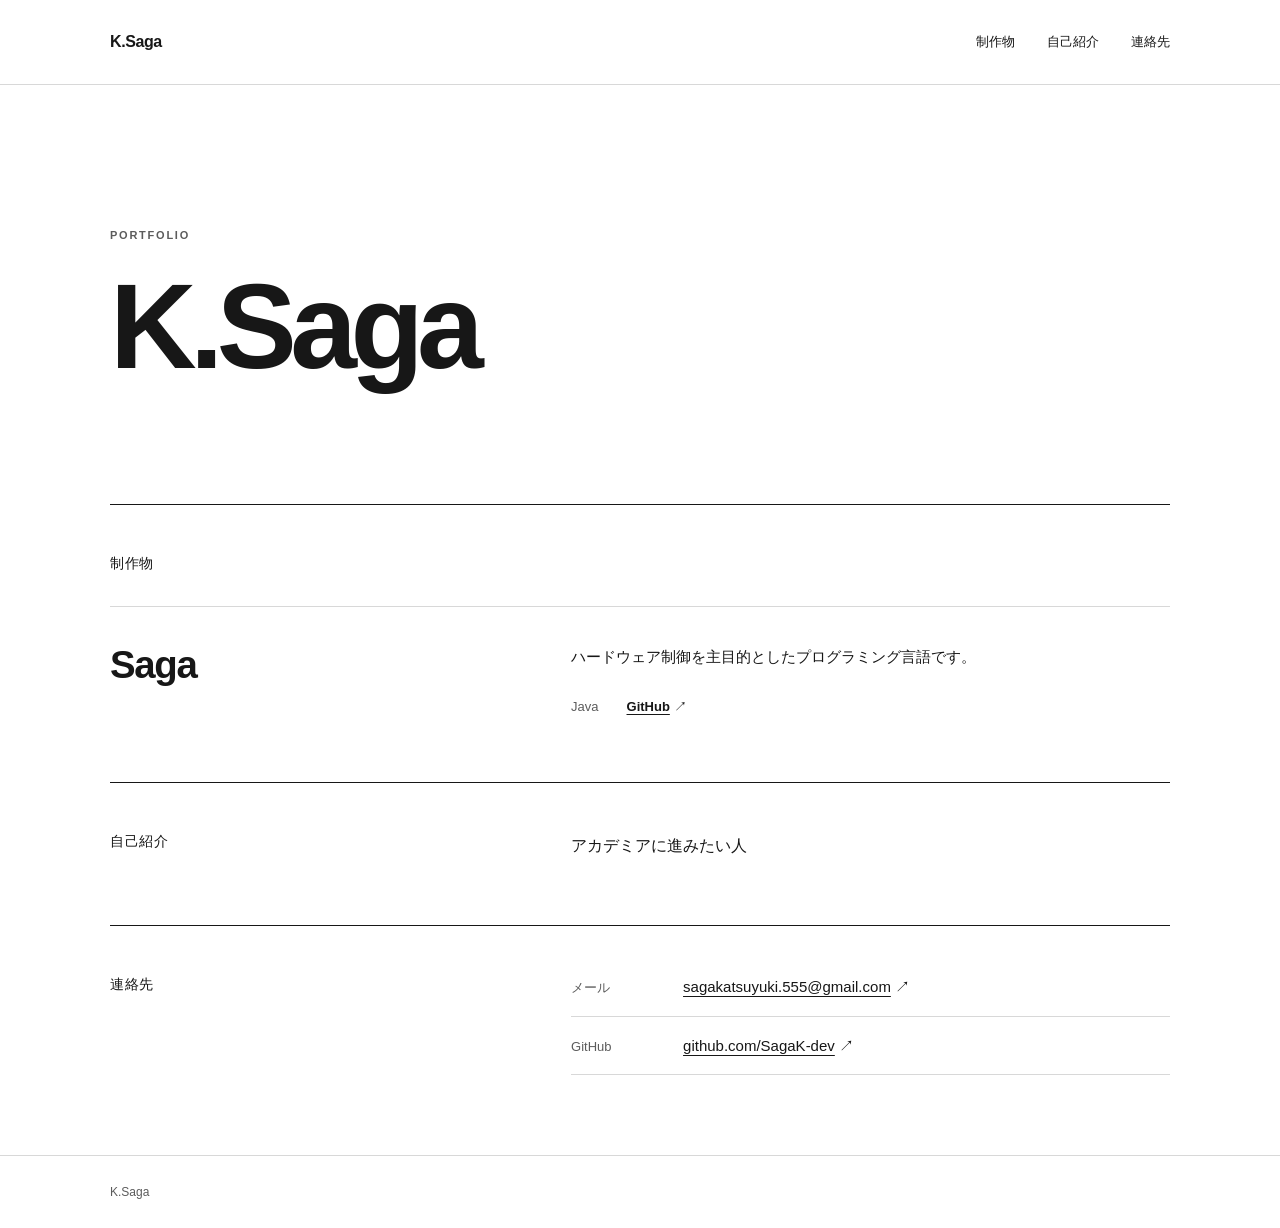
==== index.html @ 31b53293 "Build responsive portfolio site" ====
<!doctype html>
<html lang="ja">
<head>
  <meta charset="utf-8">
  <meta name="viewport" content="width=device-width, initial-scale=1">
  <meta name="description" content="制作物と自己紹介を掲載するポートフォリオです。">
  <meta name="color-scheme" content="light">
  <title>ポートフォリオ</title>
  <link rel="stylesheet" href="./style.css">
  <script src="./site-data.js" defer></script>
  <script src="./script.js" defer></script>
</head>
<body>
  <a class="skip-link" href="#main">本文へ移動</a>

  <header class="site-header">
    <div class="container header-inner">
      <a class="site-name" id="header-name" href="#top">ポートフォリオ</a>
      <nav aria-label="ページ内ナビゲーション">
        <ul class="nav-list">
          <li id="nav-projects"><a href="#projects">制作物</a></li>
          <li id="nav-about"><a href="#about">自己紹介</a></li>
          <li id="nav-contact"><a href="#contact">連絡先</a></li>
        </ul>
      </nav>
    </div>
  </header>

  <main id="main">
    <div class="container">
      <section class="hero" id="top" aria-labelledby="hero-name">
        <p class="eyebrow">PORTFOLIO</p>
        <h1 id="hero-name">ポートフォリオ</h1>
        <p class="hero-role" id="hero-role" hidden></p>
      </section>

      <noscript>
        <p class="notice">このページの内容を表示するには、JavaScript を有効にしてください。</p>
      </noscript>

      <section class="content-section" id="projects" aria-labelledby="projects-title" hidden>
        <div class="section-heading">
          <h2 id="projects-title">制作物</h2>
        </div>
        <div class="project-list" id="project-list"></div>
      </section>

      <section class="content-section split-section" id="about" aria-labelledby="about-title" hidden>
        <div class="section-heading">
          <h2 id="about-title">自己紹介</h2>
        </div>
        <div class="section-body">
          <p class="about-text" id="about-text" hidden></p>
          <ul class="skill-list" id="skill-list" aria-label="スキル" hidden></ul>
        </div>
      </section>

      <section class="content-section split-section contact-section" id="contact" aria-labelledby="contact-title" hidden>
        <div class="section-heading">
          <h2 id="contact-title">連絡先</h2>
        </div>
        <div class="section-body">
          <ul class="contact-list" id="contact-list"></ul>
        </div>
      </section>
    </div>
  </main>

  <footer class="site-footer">
    <div class="container footer-inner"><span id="footer-name">ポートフォリオ</span></div>
  </footer>
</body>
</html>
---- style.css ----
:root {
  color-scheme: light;
  --ink: #171717;
  --muted: #5c5c5c;
  --line: #d8d8d8;
  --paper: #fff;
  --width: 1060px;
  font-family: -apple-system, BlinkMacSystemFont, "Segoe UI", "Hiragino Kaku Gothic ProN", "Yu Gothic", Meiryo, sans-serif;
  font-synthesis: none;
  line-height: 1.7;
  color: var(--ink);
  background: var(--paper);
}

*, *::before, *::after { box-sizing: border-box; }
[hidden] { display: none !important; }
html { scroll-padding-top: 1.5rem; }
body { margin: 0; }
a { color: inherit; text-decoration-thickness: 1px; text-underline-offset: 0.25em; }
a:hover { color: #555; }
a:focus-visible { outline: 2px solid var(--ink); outline-offset: 5px; }
img { display: block; max-width: 100%; }
.container { width: min(var(--width), calc(100% - 64px)); margin-inline: auto; }
.skip-link { position: absolute; z-index: 5; top: 8px; left: 8px; padding: 0.5rem 0.8rem; color: white; background: #171717; transform: translateY(-150%); }
.skip-link:focus { transform: translateY(0); }

.site-header { border-bottom: 1px solid var(--line); }
.header-inner { min-height: 84px; display: flex; align-items: center; justify-content: space-between; gap: 2rem; }
.site-name { font-size: 1rem; font-weight: 700; letter-spacing: -0.025em; text-decoration: none; }
.nav-list { display: flex; align-items: center; flex-wrap: wrap; gap: 0.3rem 2rem; margin: 0; padding: 0; list-style: none; }
.nav-list a { display: inline-block; padding: 0.6rem 0; font-size: 0.8125rem; font-weight: 600; text-decoration: none; }
.nav-list a:hover { text-decoration: underline; }

.hero { padding: clamp(5.5rem, 11vw, 9rem) 0 clamp(5rem, 9vw, 7.5rem); }
.eyebrow { margin: 0 0 1.15rem; color: var(--muted); font-size: 0.6875rem; font-weight: 700; letter-spacing: 0.16em; }
.hero h1 { margin: 0; font-size: clamp(3.5rem, 9.5vw, 7.5rem); line-height: 1.05; letter-spacing: -0.055em; overflow-wrap: anywhere; }
.hero-role { margin: 1.5rem 0 0; color: var(--muted); font-size: 0.9375rem; }

.content-section { padding: 3rem 0 4rem; border-top: 1px solid var(--ink); }
.section-heading h2 { margin: 0; font-size: 0.875rem; line-height: 1.5; font-weight: 700; letter-spacing: 0.04em; }
.project-list { margin-top: 2rem; }
.project { display: grid; grid-template-columns: minmax(0, 1fr) minmax(0, 1.45fr); gap: 1.5rem 3rem; padding: 2.25rem 0; border-top: 1px solid var(--line); }
.project:last-child { padding-bottom: 0; }
.project h3 { margin: 0; font-size: clamp(1.75rem, 3vw, 2.5rem); line-height: 1.15; letter-spacing: -0.035em; overflow-wrap: anywhere; }
.project-detail { min-width: 0; }
.project-description { max-width: 38rem; margin: 0; font-size: 0.9375rem; line-height: 1.9; overflow-wrap: anywhere; white-space: pre-line; }
.project-meta { display: flex; flex-wrap: wrap; align-items: baseline; gap: 0.75rem 1.75rem; margin-top: 1.5rem; }
.technology-list { display: flex; flex-wrap: wrap; gap: 0.25rem 0.85rem; margin: 0; padding: 0; color: var(--muted); font-size: 0.8125rem; list-style: none; }
.project-links { display: flex; flex-wrap: wrap; gap: 0.6rem 1rem; margin: 0; padding: 0; font-size: 0.8125rem; font-weight: 600; list-style: none; }
.project-image { grid-column: 1 / -1; margin: 0; padding-top: 0.5rem; }
.project-image img { width: 100%; max-height: 640px; object-fit: contain; object-position: left center; }

.split-section { display: grid; grid-template-columns: minmax(0, 1fr) minmax(0, 1.45fr); gap: 1.5rem 3rem; }
.section-body { min-width: 0; }
.about-text { margin: 0; font-size: 1rem; line-height: 1.9; white-space: pre-line; overflow-wrap: anywhere; }
.skill-list { display: flex; flex-wrap: wrap; gap: 0.3rem 1rem; margin: 1.5rem 0 0; padding: 0; color: var(--muted); font-size: 0.8125rem; list-style: none; }
.about-text[hidden] + .skill-list { margin-top: 0; }
.contact-section { padding-bottom: 5rem; }
.contact-list { margin: 0; padding: 0; list-style: none; }
.contact-list li { display: grid; grid-template-columns: 6rem minmax(0, 1fr); align-items: baseline; gap: 1rem; padding: 1rem 0; border-bottom: 1px solid var(--line); }
.contact-list li:first-child { padding-top: 0; }
.contact-label { color: var(--muted); font-size: 0.8125rem; }
.contact-list a { font-size: 0.9375rem; overflow-wrap: anywhere; }
.link-arrow { display: inline-block; margin-left: 0.3em; text-decoration: none; }

.site-footer { border-top: 1px solid var(--line); }
.footer-inner { padding: 1.6rem 0; color: var(--muted); font-size: 0.75rem; }
.notice { padding: 1rem; border: 1px solid var(--line); }

@media (max-width: 640px) {
  .container { width: calc(100% - 40px); }
  .header-inner { min-height: 76px; flex-wrap: wrap; gap: 0 1rem; padding: 1.1rem 0; }
  .nav-list { gap: 0 1rem; }
  .nav-list a { font-size: 0.75rem; }
  .hero { padding: 5rem 0 5.25rem; }
  .content-section { padding: 2.5rem 0 3.5rem; }
  .project-list { margin-top: 1.5rem; }
  .project { grid-template-columns: minmax(0, 1fr); gap: 1.1rem; padding: 1.75rem 0; }
  .project h3 { font-size: 1.875rem; }
  .project-meta { margin-top: 1.1rem; }
  .split-section { grid-template-columns: minmax(0, 1fr); gap: 1.5rem; }
  .contact-list li { grid-template-columns: 4.5rem minmax(0, 1fr); gap: 0.75rem; }
}

@media (max-width: 350px) {
  .header-inner { align-items: flex-start; flex-direction: column; gap: 0.4rem; }
  .hero h1 { font-size: 3.1rem; }
}
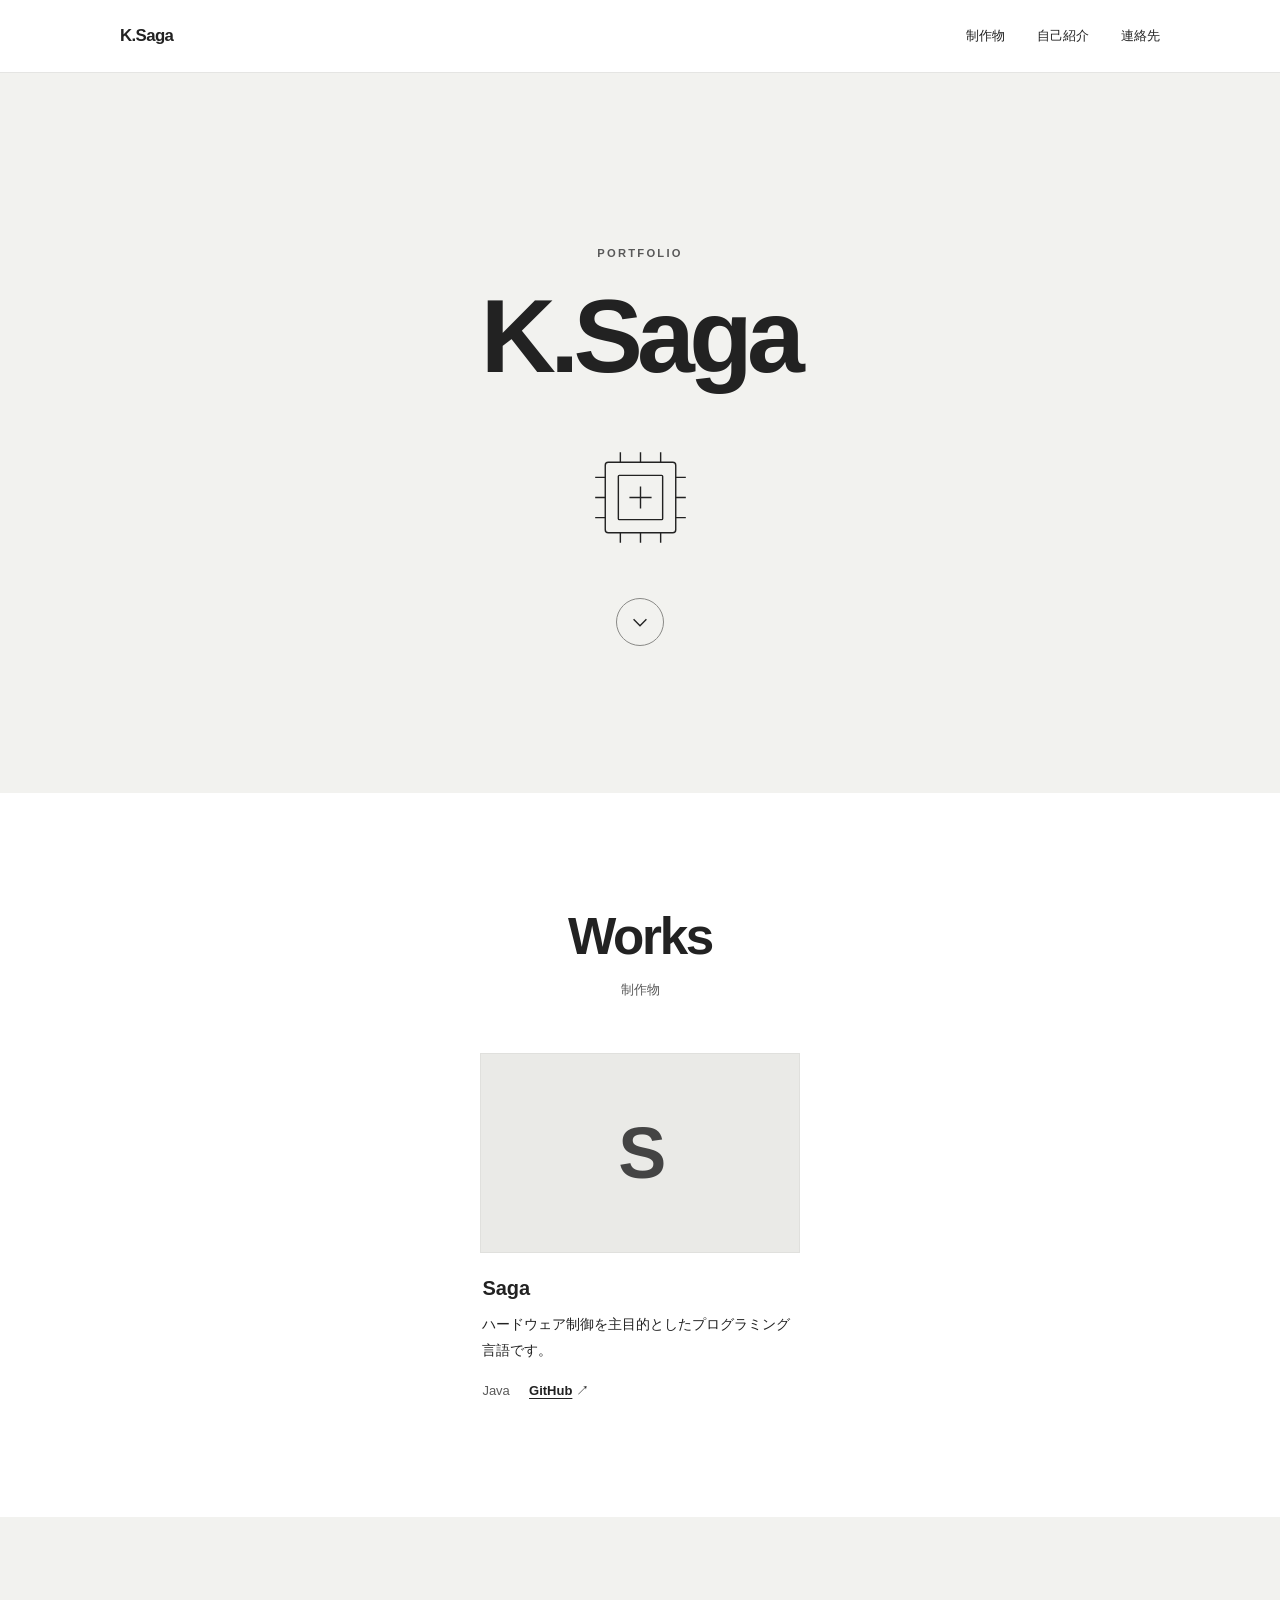
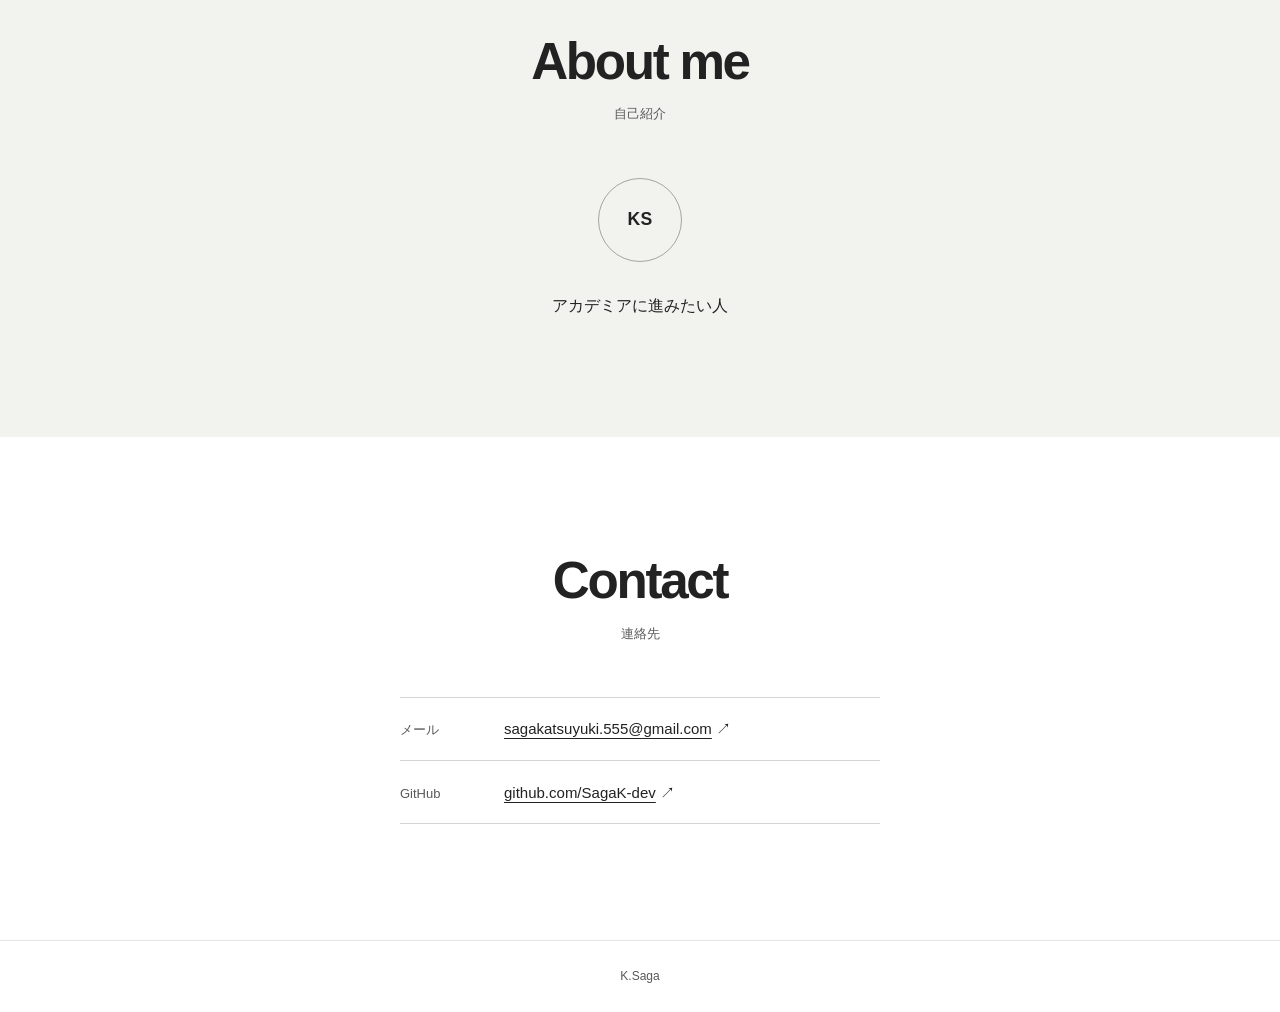
==== commit a550cf5f: "Redesign portfolio with centered sections" ====
--- a/index.html
+++ b/index.html
@@ -27,47 +27,49 @@
   </header>
 
   <main id="main">
-    <div class="container">
-      <section class="hero" id="top" aria-labelledby="hero-name">
+    <section class="hero" id="top" aria-labelledby="hero-name">
+      <div class="hero-inner container">
         <p class="eyebrow">PORTFOLIO</p>
         <h1 id="hero-name">ポートフォリオ</h1>
         <p class="hero-role" id="hero-role" hidden></p>
-      </section>
+        <svg class="hero-mark" viewBox="0 0 144 144" fill="none" aria-hidden="true" focusable="false">
+          <rect x="37" y="37" width="70" height="70" rx="3"></rect>
+          <rect x="50" y="50" width="44" height="44" rx="1"></rect>
+          <path d="M52 27v10m20-10v10m20-10v10M52 107v10m20-10v10m20-10v10M27 52h10M27 72h10M27 92h10m70-40h10m-10 20h10m-10 20h10"></path>
+          <path d="M61 72h22M72 61v22"></path>
+        </svg>
+        <a class="hero-next" id="hero-next" href="#projects" aria-label="次のセクションへ">
+          <svg viewBox="0 0 24 24" fill="none" aria-hidden="true" focusable="false"><path d="M5 9l7 7 7-7"></path></svg>
+        </a>
+      </div>
+    </section>
 
-      <noscript>
-        <p class="notice">このページの内容を表示するには、JavaScript を有効にしてください。</p>
-      </noscript>
+    <noscript><p class="notice container">このページの内容を表示するには、JavaScript を有効にしてください。</p></noscript>
 
-      <section class="content-section" id="projects" aria-labelledby="projects-title" hidden>
-        <div class="section-heading">
-          <h2 id="projects-title">制作物</h2>
-        </div>
+    <section class="section works-section" id="projects" aria-labelledby="projects-title" hidden>
+      <div class="container">
+        <div class="section-heading"><h2 id="projects-title">Works</h2><p>制作物</p></div>
         <div class="project-list" id="project-list"></div>
-      </section>
+      </div>
+    </section>
 
-      <section class="content-section split-section" id="about" aria-labelledby="about-title" hidden>
-        <div class="section-heading">
-          <h2 id="about-title">自己紹介</h2>
-        </div>
-        <div class="section-body">
-          <p class="about-text" id="about-text" hidden></p>
-          <ul class="skill-list" id="skill-list" aria-label="スキル" hidden></ul>
-        </div>
-      </section>
+    <section class="section about-section" id="about" aria-labelledby="about-title" hidden>
+      <div class="container narrow">
+        <div class="section-heading"><h2 id="about-title">About me</h2><p>自己紹介</p></div>
+        <div class="profile-mark" id="profile-mark" aria-hidden="true"></div>
+        <p class="about-text" id="about-text" hidden></p>
+        <ul class="skill-list" id="skill-list" aria-label="スキル" hidden></ul>
+      </div>
+    </section>
 
-      <section class="content-section split-section contact-section" id="contact" aria-labelledby="contact-title" hidden>
-        <div class="section-heading">
-          <h2 id="contact-title">連絡先</h2>
-        </div>
-        <div class="section-body">
-          <ul class="contact-list" id="contact-list"></ul>
-        </div>
-      </section>
-    </div>
+    <section class="section contact-section" id="contact" aria-labelledby="contact-title" hidden>
+      <div class="container narrow">
+        <div class="section-heading"><h2 id="contact-title">Contact</h2><p>連絡先</p></div>
+        <ul class="contact-list" id="contact-list"></ul>
+      </div>
+    </section>
   </main>
 
-  <footer class="site-footer">
-    <div class="container footer-inner"><span id="footer-name">ポートフォリオ</span></div>
-  </footer>
+  <footer class="site-footer"><div class="container footer-inner"><span id="footer-name">ポートフォリオ</span></div></footer>
 </body>
 </html>
--- a/style.css
+++ b/style.css
@@ -1,88 +1,99 @@
 :root {
   color-scheme: light;
-  --ink: #171717;
-  --muted: #5c5c5c;
-  --line: #d8d8d8;
+  --ink: #222;
+  --muted: #595959;
+  --line: #d5d5d2;
+  --surface: #f2f2ef;
   --paper: #fff;
-  --width: 1060px;
+  --width: 1040px;
   font-family: -apple-system, BlinkMacSystemFont, "Segoe UI", "Hiragino Kaku Gothic ProN", "Yu Gothic", Meiryo, sans-serif;
   font-synthesis: none;
-  line-height: 1.7;
   color: var(--ink);
   background: var(--paper);
+  line-height: 1.7;
 }
 
 *, *::before, *::after { box-sizing: border-box; }
 [hidden] { display: none !important; }
-html { scroll-padding-top: 1.5rem; }
+html { scroll-padding-top: 5.5rem; }
 body { margin: 0; }
-a { color: inherit; text-decoration-thickness: 1px; text-underline-offset: 0.25em; }
-a:hover { color: #555; }
+a { color: inherit; text-decoration-thickness: 1px; text-underline-offset: .25em; }
+a:hover { color: #595959; }
 a:focus-visible { outline: 2px solid var(--ink); outline-offset: 5px; }
 img { display: block; max-width: 100%; }
 .container { width: min(var(--width), calc(100% - 64px)); margin-inline: auto; }
-.skip-link { position: absolute; z-index: 5; top: 8px; left: 8px; padding: 0.5rem 0.8rem; color: white; background: #171717; transform: translateY(-150%); }
+.narrow { max-width: 720px; }
+.skip-link { position: fixed; z-index: 20; top: 8px; left: 8px; padding: .5rem .8rem; color: white; background: var(--ink); transform: translateY(-160%); }
 .skip-link:focus { transform: translateY(0); }
 
-.site-header { border-bottom: 1px solid var(--line); }
-.header-inner { min-height: 84px; display: flex; align-items: center; justify-content: space-between; gap: 2rem; }
-.site-name { font-size: 1rem; font-weight: 700; letter-spacing: -0.025em; text-decoration: none; }
-.nav-list { display: flex; align-items: center; flex-wrap: wrap; gap: 0.3rem 2rem; margin: 0; padding: 0; list-style: none; }
-.nav-list a { display: inline-block; padding: 0.6rem 0; font-size: 0.8125rem; font-weight: 600; text-decoration: none; }
+.site-header { position: sticky; z-index: 10; top: 0; background: var(--paper); border-bottom: 1px solid #e5e5e3; }
+.header-inner { min-height: 72px; display: flex; align-items: center; justify-content: space-between; gap: 2rem; }
+.site-name { font-size: 1.05rem; font-weight: 750; letter-spacing: -.035em; text-decoration: none; overflow-wrap: anywhere; }
+.nav-list { display: flex; align-items: center; flex-wrap: wrap; gap: .25rem 2rem; margin: 0; padding: 0; list-style: none; }
+.nav-list a { display: inline-block; padding: .65rem 0; font-size: .8125rem; font-weight: 600; text-decoration: none; }
 .nav-list a:hover { text-decoration: underline; }
 
-.hero { padding: clamp(5.5rem, 11vw, 9rem) 0 clamp(5rem, 9vw, 7.5rem); }
-.eyebrow { margin: 0 0 1.15rem; color: var(--muted); font-size: 0.6875rem; font-weight: 700; letter-spacing: 0.16em; }
-.hero h1 { margin: 0; font-size: clamp(3.5rem, 9.5vw, 7.5rem); line-height: 1.05; letter-spacing: -0.055em; overflow-wrap: anywhere; }
-.hero-role { margin: 1.5rem 0 0; color: var(--muted); font-size: 0.9375rem; }
+.hero { display: grid; min-height: min(720px, calc(100svh - 72px)); place-items: center; text-align: center; background: var(--surface); }
+.hero-inner { padding: 5.5rem 0 4rem; }
+.eyebrow { margin: 0 0 1rem; color: var(--muted); font-size: .7rem; font-weight: 700; letter-spacing: .2em; }
+.hero h1 { margin: 0; font-size: clamp(3.5rem, 9vw, 6.5rem); line-height: 1.1; letter-spacing: -.055em; overflow-wrap: anywhere; }
+.hero-role { margin: 1rem 0 0; color: var(--muted); font-size: 1rem; }
+.hero-mark { display: block; width: clamp(108px, 14vw, 145px); height: auto; margin: 2rem auto 1.75rem; stroke: var(--ink); stroke-width: 1.4; }
+.hero-next { display: grid; width: 48px; height: 48px; margin: 0 auto; place-items: center; border: 1px solid #8a8a87; border-radius: 50%; }
+.hero-next:hover { border-color: var(--ink); background: #e8e8e5; }
+.hero-next svg { width: 22px; height: 22px; stroke: currentColor; stroke-width: 1.5; }
 
-.content-section { padding: 3rem 0 4rem; border-top: 1px solid var(--ink); }
-.section-heading h2 { margin: 0; font-size: 0.875rem; line-height: 1.5; font-weight: 700; letter-spacing: 0.04em; }
-.project-list { margin-top: 2rem; }
-.project { display: grid; grid-template-columns: minmax(0, 1fr) minmax(0, 1.45fr); gap: 1.5rem 3rem; padding: 2.25rem 0; border-top: 1px solid var(--line); }
-.project:last-child { padding-bottom: 0; }
-.project h3 { margin: 0; font-size: clamp(1.75rem, 3vw, 2.5rem); line-height: 1.15; letter-spacing: -0.035em; overflow-wrap: anywhere; }
-.project-detail { min-width: 0; }
-.project-description { max-width: 38rem; margin: 0; font-size: 0.9375rem; line-height: 1.9; overflow-wrap: anywhere; white-space: pre-line; }
-.project-meta { display: flex; flex-wrap: wrap; align-items: baseline; gap: 0.75rem 1.75rem; margin-top: 1.5rem; }
-.technology-list { display: flex; flex-wrap: wrap; gap: 0.25rem 0.85rem; margin: 0; padding: 0; color: var(--muted); font-size: 0.8125rem; list-style: none; }
-.project-links { display: flex; flex-wrap: wrap; gap: 0.6rem 1rem; margin: 0; padding: 0; font-size: 0.8125rem; font-weight: 600; list-style: none; }
-.project-image { grid-column: 1 / -1; margin: 0; padding-top: 0.5rem; }
-.project-image img { width: 100%; max-height: 640px; object-fit: contain; object-position: left center; }
+.section { padding: clamp(5rem, 9vw, 7.5rem) 0; scroll-margin-top: 5rem; }
+.section-heading { margin-bottom: 3.25rem; text-align: center; }
+.section-heading h2 { margin: 0; font-size: clamp(2.2rem, 4vw, 3.25rem); line-height: 1.15; letter-spacing: -.045em; }
+.section-heading p { margin: .75rem 0 0; color: var(--muted); font-size: .8125rem; }
+.works-section, .contact-section { background: var(--paper); }
+.project-list { display: flex; justify-content: center; flex-wrap: wrap; gap: 2.75rem 1.8rem; }
+.project { min-width: 0; flex: 0 1 320px; }
+.project-cover { display: grid; overflow: hidden; width: 100%; aspect-ratio: 16 / 10; place-items: center; color: #444; background: #eaeae7; border: 1px solid #e0e0dd; text-decoration: none; }
+a.project-cover:hover { color: #222; border-color: #999; }
+.project-cover img { width: 100%; height: 100%; object-fit: cover; }
+.project-initial { font-size: 4.5rem; font-weight: 700; line-height: 1; letter-spacing: -.06em; }
+.project-detail { padding: 1.3rem .15rem 0; }
+.project-detail h3 { margin: 0; font-size: 1.25rem; line-height: 1.4; overflow-wrap: anywhere; }
+.project-description { margin: .65rem 0 0; font-size: .875rem; line-height: 1.85; white-space: pre-line; overflow-wrap: anywhere; }
+.project-meta { display: flex; flex-wrap: wrap; align-items: center; gap: .55rem 1.2rem; margin-top: 1rem; }
+.technology-list, .project-links, .skill-list { display: flex; flex-wrap: wrap; gap: .4rem .8rem; margin: 0; padding: 0; list-style: none; }
+.technology-list, .skill-list { color: var(--muted); font-size: .8125rem; }
+.project-links { font-size: .8125rem; font-weight: 600; }
+.link-arrow { display: inline-block; margin-left: .3em; text-decoration: none; }
 
-.split-section { display: grid; grid-template-columns: minmax(0, 1fr) minmax(0, 1.45fr); gap: 1.5rem 3rem; }
-.section-body { min-width: 0; }
-.about-text { margin: 0; font-size: 1rem; line-height: 1.9; white-space: pre-line; overflow-wrap: anywhere; }
-.skill-list { display: flex; flex-wrap: wrap; gap: 0.3rem 1rem; margin: 1.5rem 0 0; padding: 0; color: var(--muted); font-size: 0.8125rem; list-style: none; }
+.about-section { text-align: center; background: var(--surface); }
+.profile-mark { display: grid; width: 84px; height: 84px; margin: 0 auto 1.75rem; place-items: center; border: 1px solid #a4a4a0; border-radius: 50%; font-size: 1.1rem; font-weight: 700; letter-spacing: .02em; }
+.about-text { margin: 0; font-size: 1rem; line-height: 2; white-space: pre-line; overflow-wrap: anywhere; }
+.skill-list { justify-content: center; margin-top: 1.5rem; }
 .about-text[hidden] + .skill-list { margin-top: 0; }
-.contact-section { padding-bottom: 5rem; }
-.contact-list { margin: 0; padding: 0; list-style: none; }
-.contact-list li { display: grid; grid-template-columns: 6rem minmax(0, 1fr); align-items: baseline; gap: 1rem; padding: 1rem 0; border-bottom: 1px solid var(--line); }
-.contact-list li:first-child { padding-top: 0; }
-.contact-label { color: var(--muted); font-size: 0.8125rem; }
-.contact-list a { font-size: 0.9375rem; overflow-wrap: anywhere; }
-.link-arrow { display: inline-block; margin-left: 0.3em; text-decoration: none; }
 
-.site-footer { border-top: 1px solid var(--line); }
-.footer-inner { padding: 1.6rem 0; color: var(--muted); font-size: 0.75rem; }
+.contact-list { max-width: 480px; margin: 0 auto; padding: 0; list-style: none; }
+.contact-list li { display: grid; grid-template-columns: 5.5rem minmax(0, 1fr); align-items: baseline; gap: 1rem; padding: 1.15rem 0; border-bottom: 1px solid var(--line); }
+.contact-list li:first-child { border-top: 1px solid var(--line); }
+.contact-label { color: var(--muted); font-size: .8125rem; }
+.contact-list a { font-size: .9375rem; overflow-wrap: anywhere; }
+.site-footer { border-top: 1px solid #e5e5e3; }
+.footer-inner { padding: 1.6rem 0; color: var(--muted); font-size: .75rem; text-align: center; }
 .notice { padding: 1rem; border: 1px solid var(--line); }
 
 @media (max-width: 640px) {
+  html { scroll-padding-top: 6rem; }
   .container { width: calc(100% - 40px); }
-  .header-inner { min-height: 76px; flex-wrap: wrap; gap: 0 1rem; padding: 1.1rem 0; }
+  .header-inner { min-height: 68px; flex-wrap: wrap; gap: 0 1rem; padding: .8rem 0; }
   .nav-list { gap: 0 1rem; }
-  .nav-list a { font-size: 0.75rem; }
-  .hero { padding: 5rem 0 5.25rem; }
-  .content-section { padding: 2.5rem 0 3.5rem; }
-  .project-list { margin-top: 1.5rem; }
-  .project { grid-template-columns: minmax(0, 1fr); gap: 1.1rem; padding: 1.75rem 0; }
-  .project h3 { font-size: 1.875rem; }
-  .project-meta { margin-top: 1.1rem; }
-  .split-section { grid-template-columns: minmax(0, 1fr); gap: 1.5rem; }
-  .contact-list li { grid-template-columns: 4.5rem minmax(0, 1fr); gap: 0.75rem; }
+  .nav-list a { font-size: .75rem; }
+  .hero { min-height: min(620px, calc(100svh - 68px)); }
+  .hero-inner { padding: 4.5rem 0 3.5rem; }
+  .hero-mark { margin: 1.75rem auto 1.5rem; }
+  .section { padding: 4.75rem 0; }
+  .section-heading { margin-bottom: 2.5rem; }
+  .project { flex-basis: 340px; }
+  .contact-list li { grid-template-columns: 4.25rem minmax(0, 1fr); gap: .75rem; }
 }
 
 @media (max-width: 350px) {
-  .header-inner { align-items: flex-start; flex-direction: column; gap: 0.4rem; }
+  .header-inner { align-items: flex-start; flex-direction: column; gap: .3rem; }
   .hero h1 { font-size: 3.1rem; }
 }
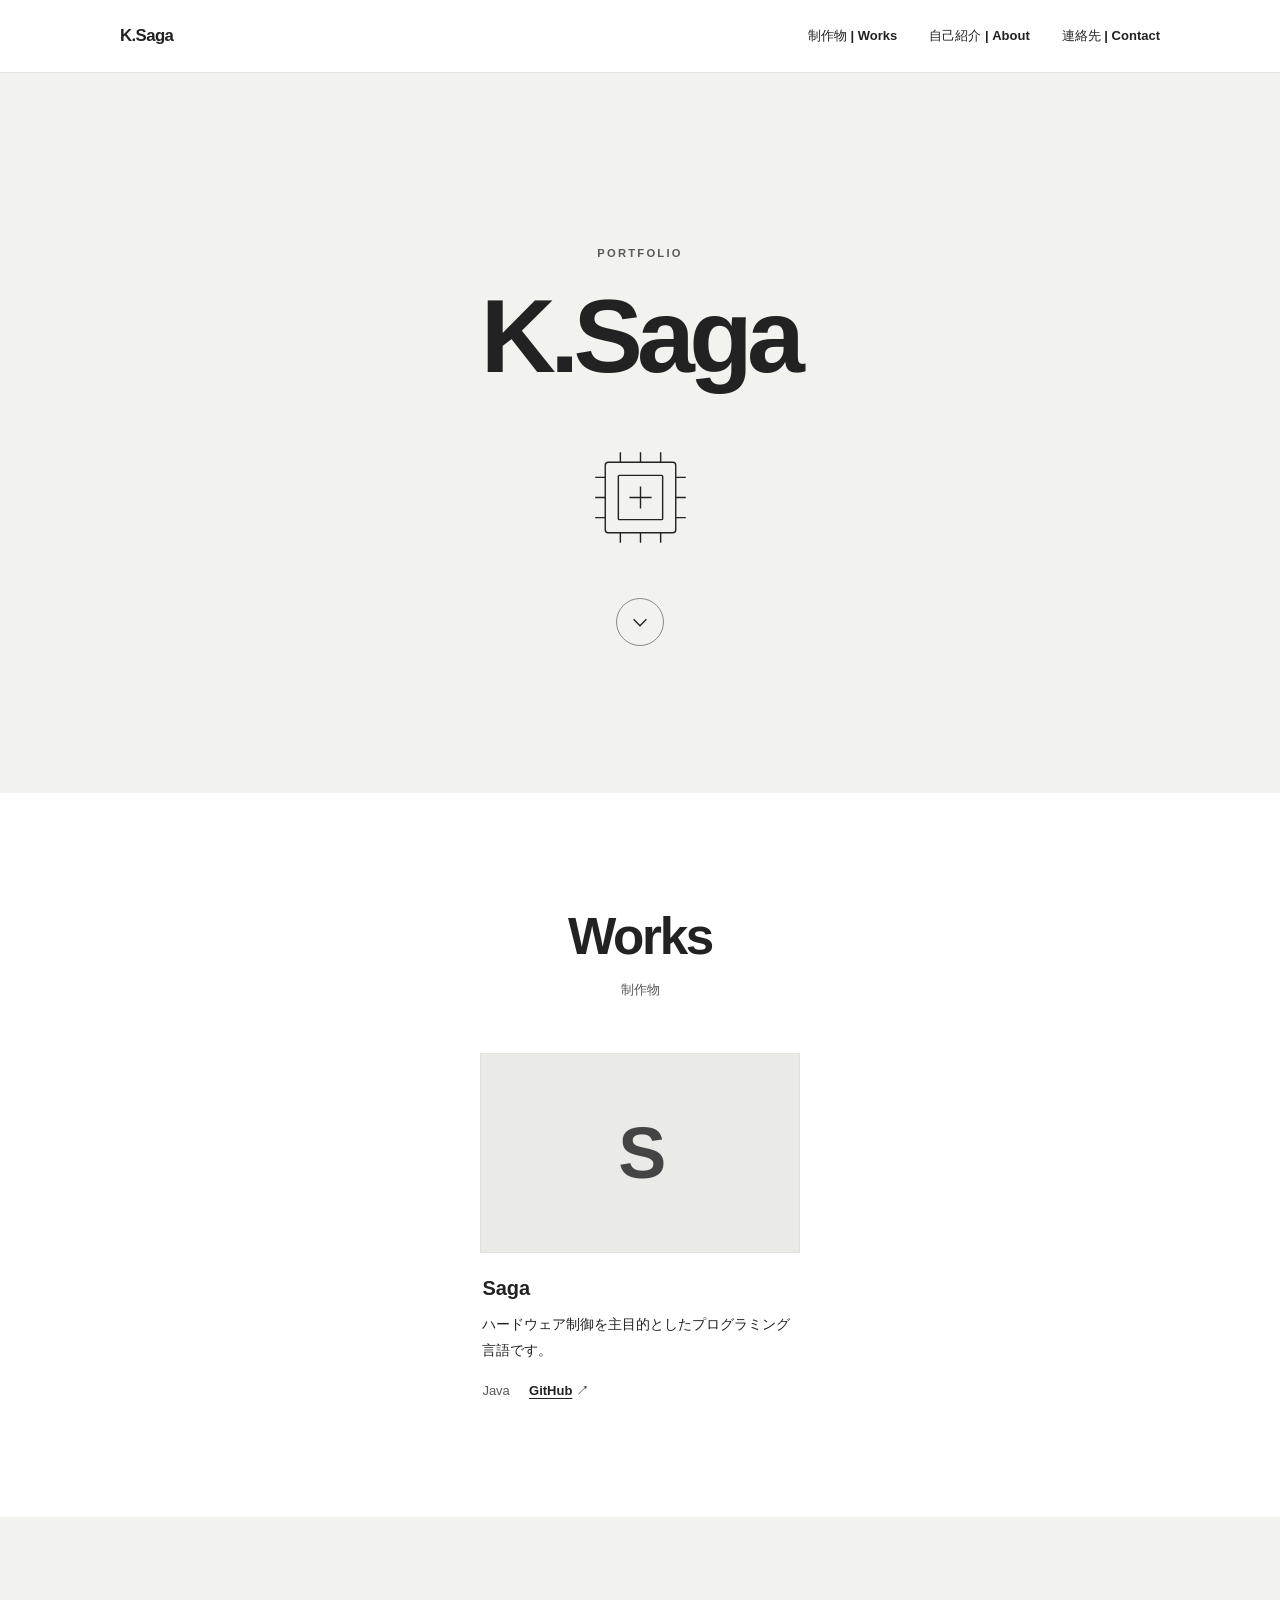
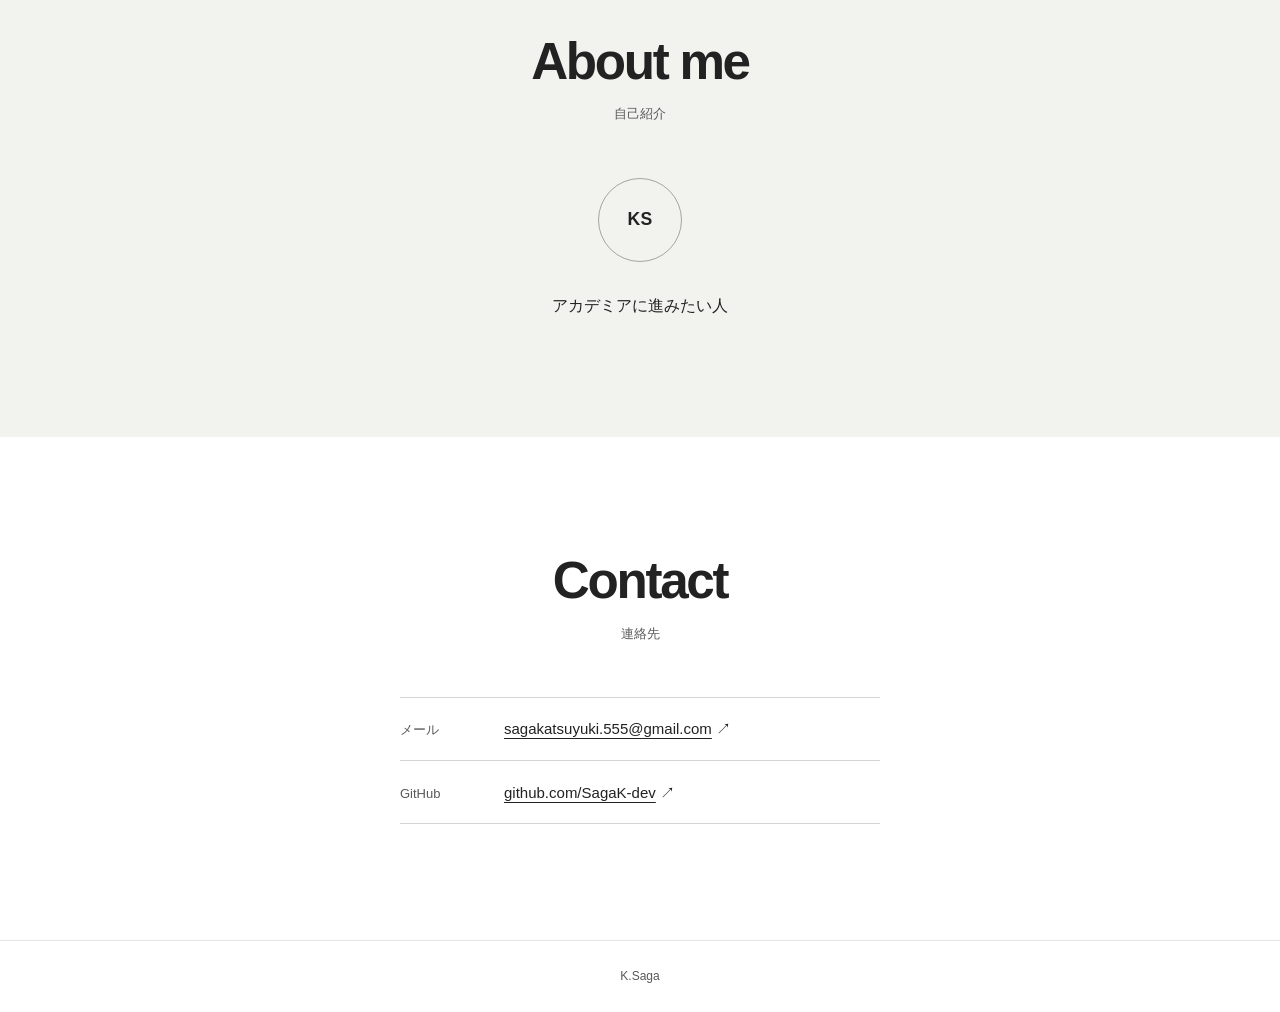
==== commit d9dded79: "Add bilingual navigation labels" ====
--- a/index.html
+++ b/index.html
@@ -18,9 +18,9 @@
       <a class="site-name" id="header-name" href="#top">ポートフォリオ</a>
       <nav aria-label="ページ内ナビゲーション">
         <ul class="nav-list">
-          <li id="nav-projects"><a href="#projects">制作物</a></li>
-          <li id="nav-about"><a href="#about">自己紹介</a></li>
-          <li id="nav-contact"><a href="#contact">連絡先</a></li>
+          <li id="nav-projects"><a href="#projects">制作物 | <span lang="en">Works</span></a></li>
+          <li id="nav-about"><a href="#about">自己紹介 | <span lang="en">About</span></a></li>
+          <li id="nav-contact"><a href="#contact">連絡先 | <span lang="en">Contact</span></a></li>
         </ul>
       </nav>
     </div>
--- a/style.css
+++ b/style.css
@@ -30,7 +30,7 @@
 .header-inner { min-height: 72px; display: flex; align-items: center; justify-content: space-between; gap: 2rem; }
 .site-name { font-size: 1.05rem; font-weight: 750; letter-spacing: -.035em; text-decoration: none; overflow-wrap: anywhere; }
 .nav-list { display: flex; align-items: center; flex-wrap: wrap; gap: .25rem 2rem; margin: 0; padding: 0; list-style: none; }
-.nav-list a { display: inline-block; padding: .65rem 0; font-size: .8125rem; font-weight: 600; text-decoration: none; }
+.nav-list a { display: inline-block; padding: .65rem 0; font-size: .8125rem; font-weight: 600; text-decoration: none; white-space: nowrap; }
 .nav-list a:hover { text-decoration: underline; }
 
 .hero { display: grid; min-height: min(720px, calc(100svh - 72px)); place-items: center; text-align: center; background: var(--surface); }
@@ -94,6 +94,12 @@
 }
 
 @media (max-width: 350px) {
-  .header-inner { align-items: flex-start; flex-direction: column; gap: .3rem; }
   .hero h1 { font-size: 3.1rem; }
 }
+
+@media (max-width: 480px) {
+  .container { width: calc(100% - 32px); }
+  .header-inner { align-items: flex-start; flex-direction: column; gap: .2rem; }
+  .nav-list { gap: 0 .4rem; }
+  .nav-list a { letter-spacing: -.015em; }
+}
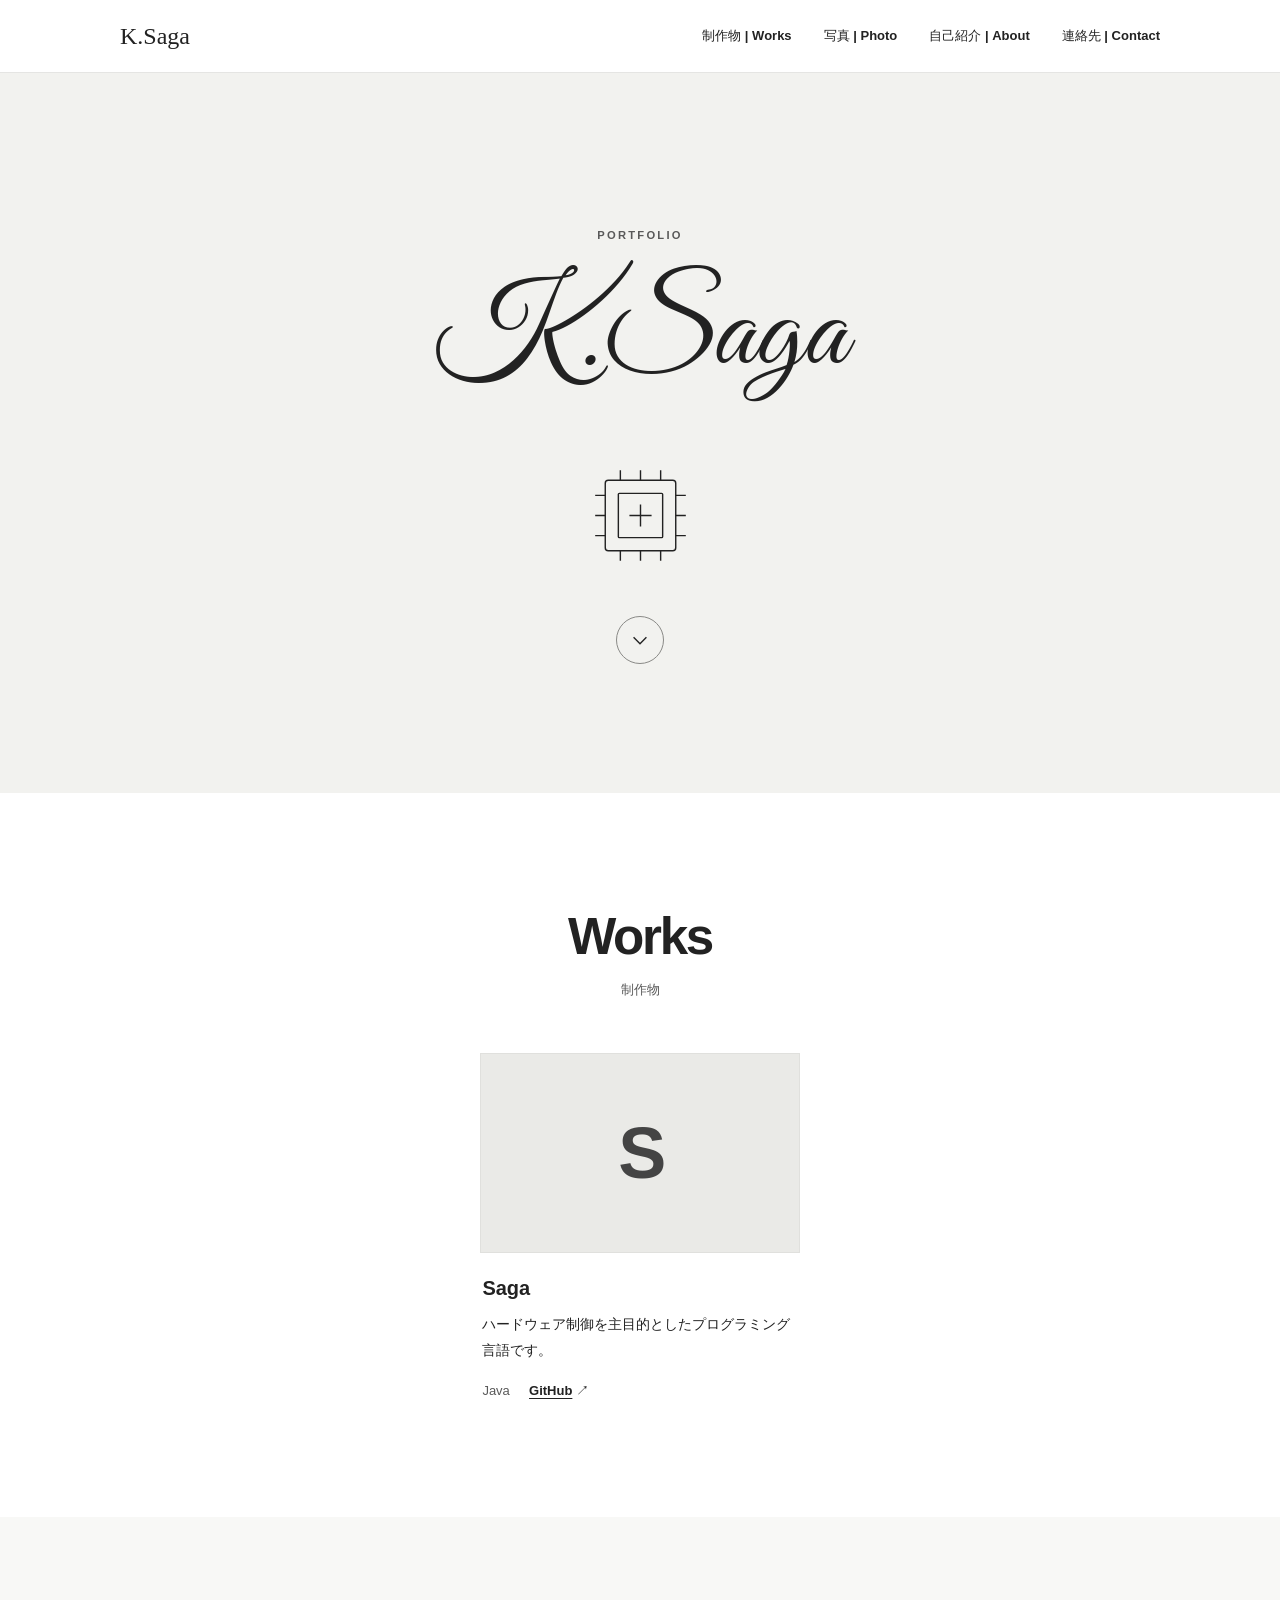
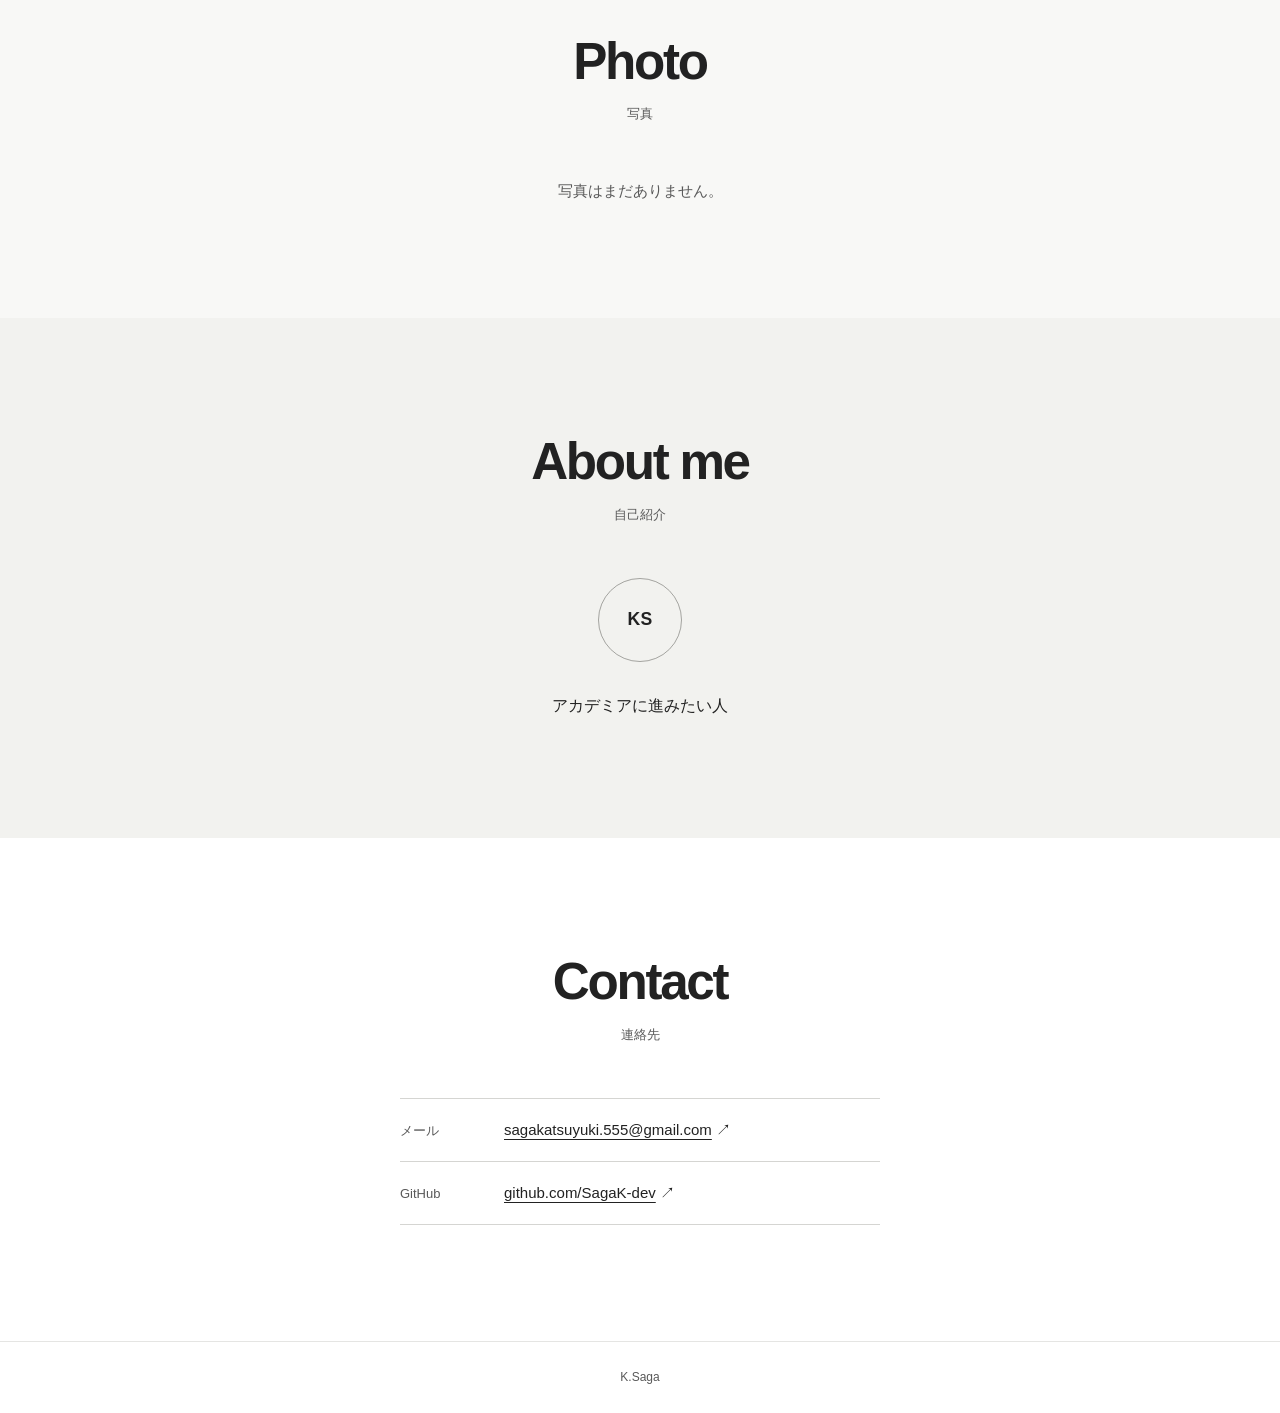
==== commit b1ea5d29: "Add Great Vibes title and photo gallery" ====
--- a/index.html
+++ b/index.html
@@ -19,6 +19,7 @@
       <nav aria-label="ページ内ナビゲーション">
         <ul class="nav-list">
           <li id="nav-projects"><a href="#projects">制作物 | <span lang="en">Works</span></a></li>
+          <li id="nav-photos"><a href="#photos">写真 | <span lang="en">Photo</span></a></li>
           <li id="nav-about"><a href="#about">自己紹介 | <span lang="en">About</span></a></li>
           <li id="nav-contact"><a href="#contact">連絡先 | <span lang="en">Contact</span></a></li>
         </ul>
@@ -53,6 +54,14 @@
       </div>
     </section>
 
+    <section class="section photos-section" id="photos" aria-labelledby="photos-title">
+      <div class="container">
+        <div class="section-heading"><h2 id="photos-title">Photo</h2><p>写真</p></div>
+        <div class="photo-list" id="photo-list"></div>
+        <p class="photo-empty" id="photo-empty">写真はまだありません。</p>
+      </div>
+    </section>
+
     <section class="section about-section" id="about" aria-labelledby="about-title" hidden>
       <div class="container narrow">
         <div class="section-heading"><h2 id="about-title">About me</h2><p>自己紹介</p></div>
--- a/style.css
+++ b/style.css
@@ -1,3 +1,11 @@
+@font-face {
+  font-family: "Great Vibes";
+  src: url("./fonts/GreatVibes-Regular.ttf") format("truetype");
+  font-style: normal;
+  font-weight: 400;
+  font-display: swap;
+}
+
 :root {
   color-scheme: light;
   --ink: #222;
@@ -28,7 +36,7 @@
 
 .site-header { position: sticky; z-index: 10; top: 0; background: var(--paper); border-bottom: 1px solid #e5e5e3; }
 .header-inner { min-height: 72px; display: flex; align-items: center; justify-content: space-between; gap: 2rem; }
-.site-name { font-size: 1.05rem; font-weight: 750; letter-spacing: -.035em; text-decoration: none; overflow-wrap: anywhere; }
+.site-name { font-family: "Segoe Script", "Apple Chancery", "Snell Roundhand", "URW Chancery L", "Z003", cursive; font-size: 1.5rem; font-weight: 500; line-height: 1.25; letter-spacing: 0; text-decoration: none; overflow-wrap: anywhere; }
 .nav-list { display: flex; align-items: center; flex-wrap: wrap; gap: .25rem 2rem; margin: 0; padding: 0; list-style: none; }
 .nav-list a { display: inline-block; padding: .65rem 0; font-size: .8125rem; font-weight: 600; text-decoration: none; white-space: nowrap; }
 .nav-list a:hover { text-decoration: underline; }
@@ -36,7 +44,7 @@
 .hero { display: grid; min-height: min(720px, calc(100svh - 72px)); place-items: center; text-align: center; background: var(--surface); }
 .hero-inner { padding: 5.5rem 0 4rem; }
 .eyebrow { margin: 0 0 1rem; color: var(--muted); font-size: .7rem; font-weight: 700; letter-spacing: .2em; }
-.hero h1 { margin: 0; font-size: clamp(3.5rem, 9vw, 6.5rem); line-height: 1.1; letter-spacing: -.055em; overflow-wrap: anywhere; }
+.hero h1 { margin: 0; font-family: "Great Vibes", cursive; font-size: clamp(4.5rem, 10vw, 7.5rem); font-weight: 400; line-height: 1.25; letter-spacing: 0; overflow-wrap: anywhere; }
 .hero-role { margin: 1rem 0 0; color: var(--muted); font-size: 1rem; }
 .hero-mark { display: block; width: clamp(108px, 14vw, 145px); height: auto; margin: 2rem auto 1.75rem; stroke: var(--ink); stroke-width: 1.4; }
 .hero-next { display: grid; width: 48px; height: 48px; margin: 0 auto; place-items: center; border: 1px solid #8a8a87; border-radius: 50%; }
@@ -62,6 +70,14 @@
 .technology-list, .skill-list { color: var(--muted); font-size: .8125rem; }
 .project-links { font-size: .8125rem; font-weight: 600; }
 .link-arrow { display: inline-block; margin-left: .3em; text-decoration: none; }
+
+.photos-section { background: #f8f8f6; }
+.photo-list { display: grid; grid-template-columns: repeat(auto-fit, minmax(min(100%, 250px), 1fr)); gap: 1.5rem; }
+.photo-item { min-width: 0; margin: 0; }
+.photo-item a { display: block; overflow: hidden; background: #eaeae7; }
+.photo-item img { width: 100%; aspect-ratio: 4 / 3; object-fit: cover; }
+.photo-item figcaption { margin-top: .65rem; color: var(--muted); font-size: .875rem; overflow-wrap: anywhere; }
+.photo-empty { margin: 0; color: var(--muted); font-size: .9375rem; text-align: center; }
 
 .about-section { text-align: center; background: var(--surface); }
 .profile-mark { display: grid; width: 84px; height: 84px; margin: 0 auto 1.75rem; place-items: center; border: 1px solid #a4a4a0; border-radius: 50%; font-size: 1.1rem; font-weight: 700; letter-spacing: .02em; }
@@ -94,12 +110,12 @@
 }
 
 @media (max-width: 350px) {
-  .hero h1 { font-size: 3.1rem; }
+  .hero h1 { font-size: 4rem; }
 }
 
 @media (max-width: 480px) {
   .container { width: calc(100% - 32px); }
   .header-inner { align-items: flex-start; flex-direction: column; gap: .2rem; }
-  .nav-list { gap: 0 .4rem; }
-  .nav-list a { letter-spacing: -.015em; }
+  .nav-list { display: grid; grid-template-columns: repeat(2, max-content); gap: 0 1rem; }
+  .nav-list a { padding: .4rem 0; letter-spacing: -.015em; }
 }
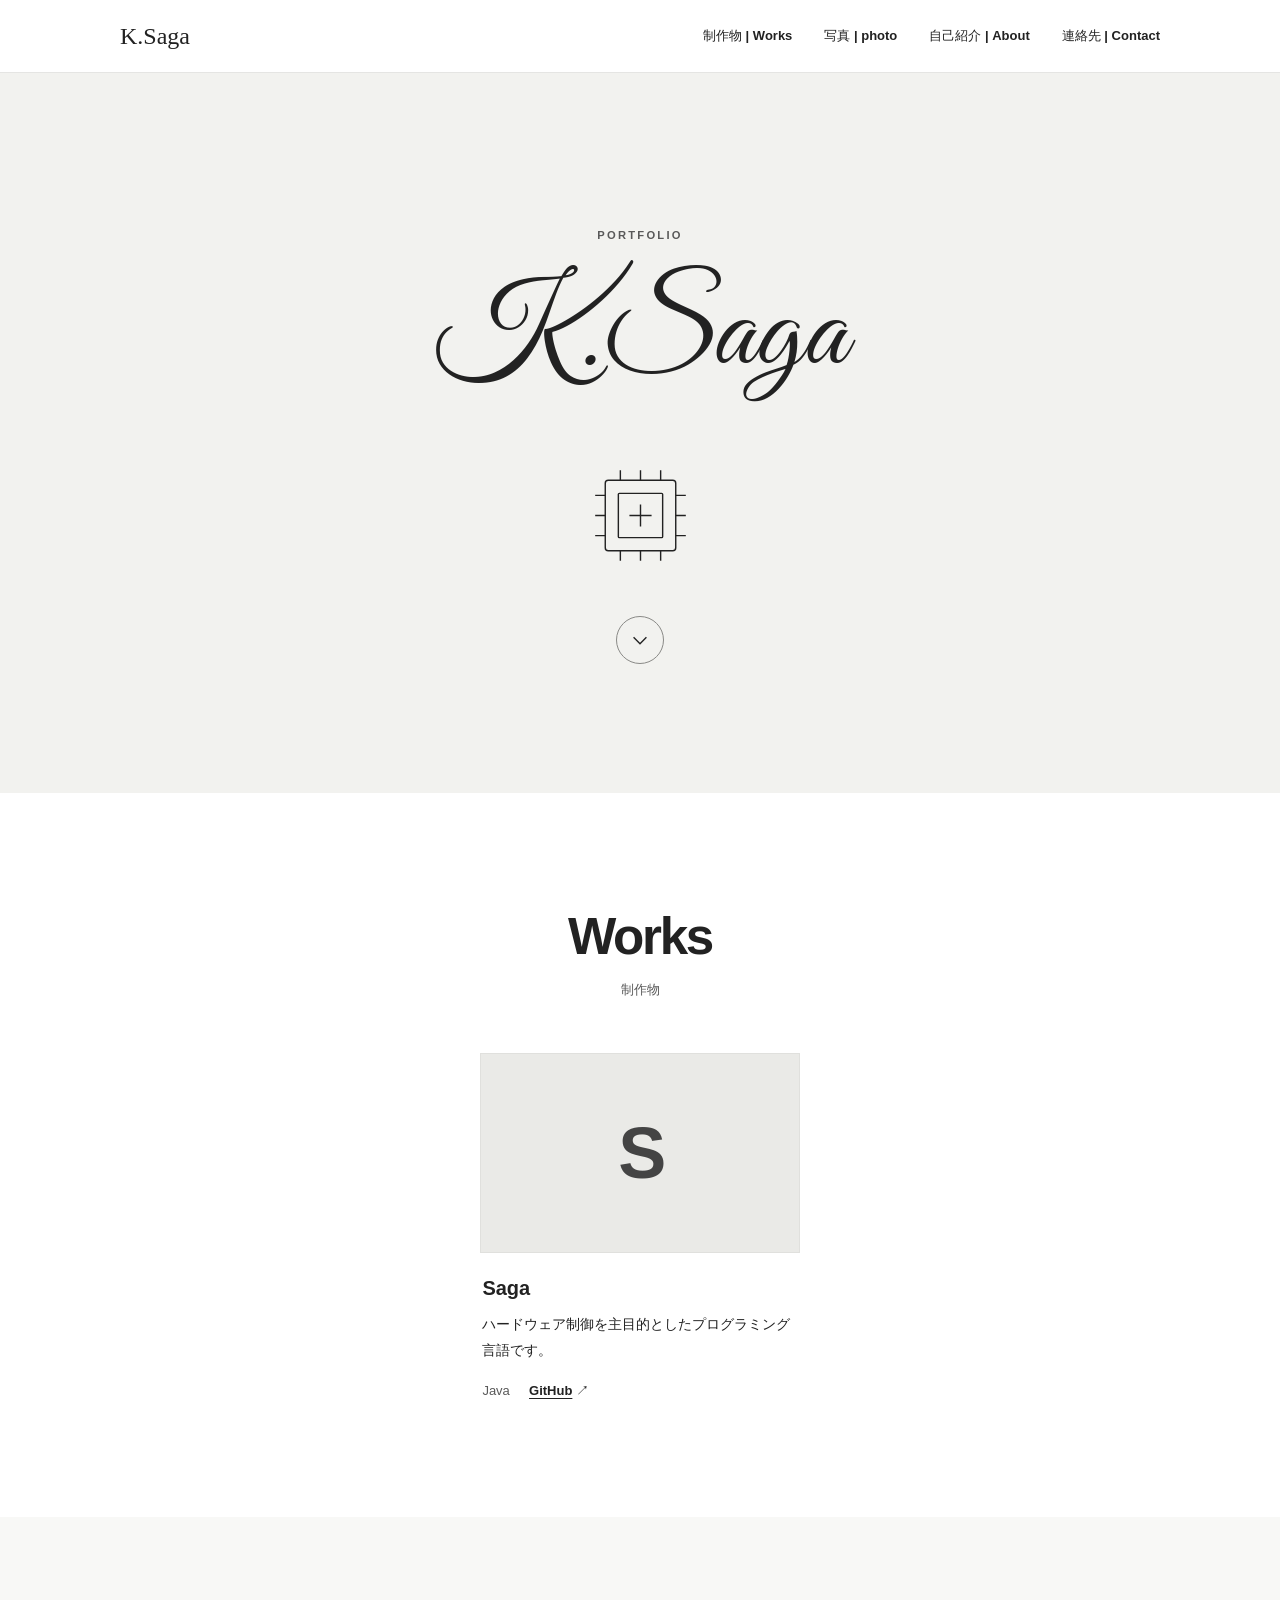
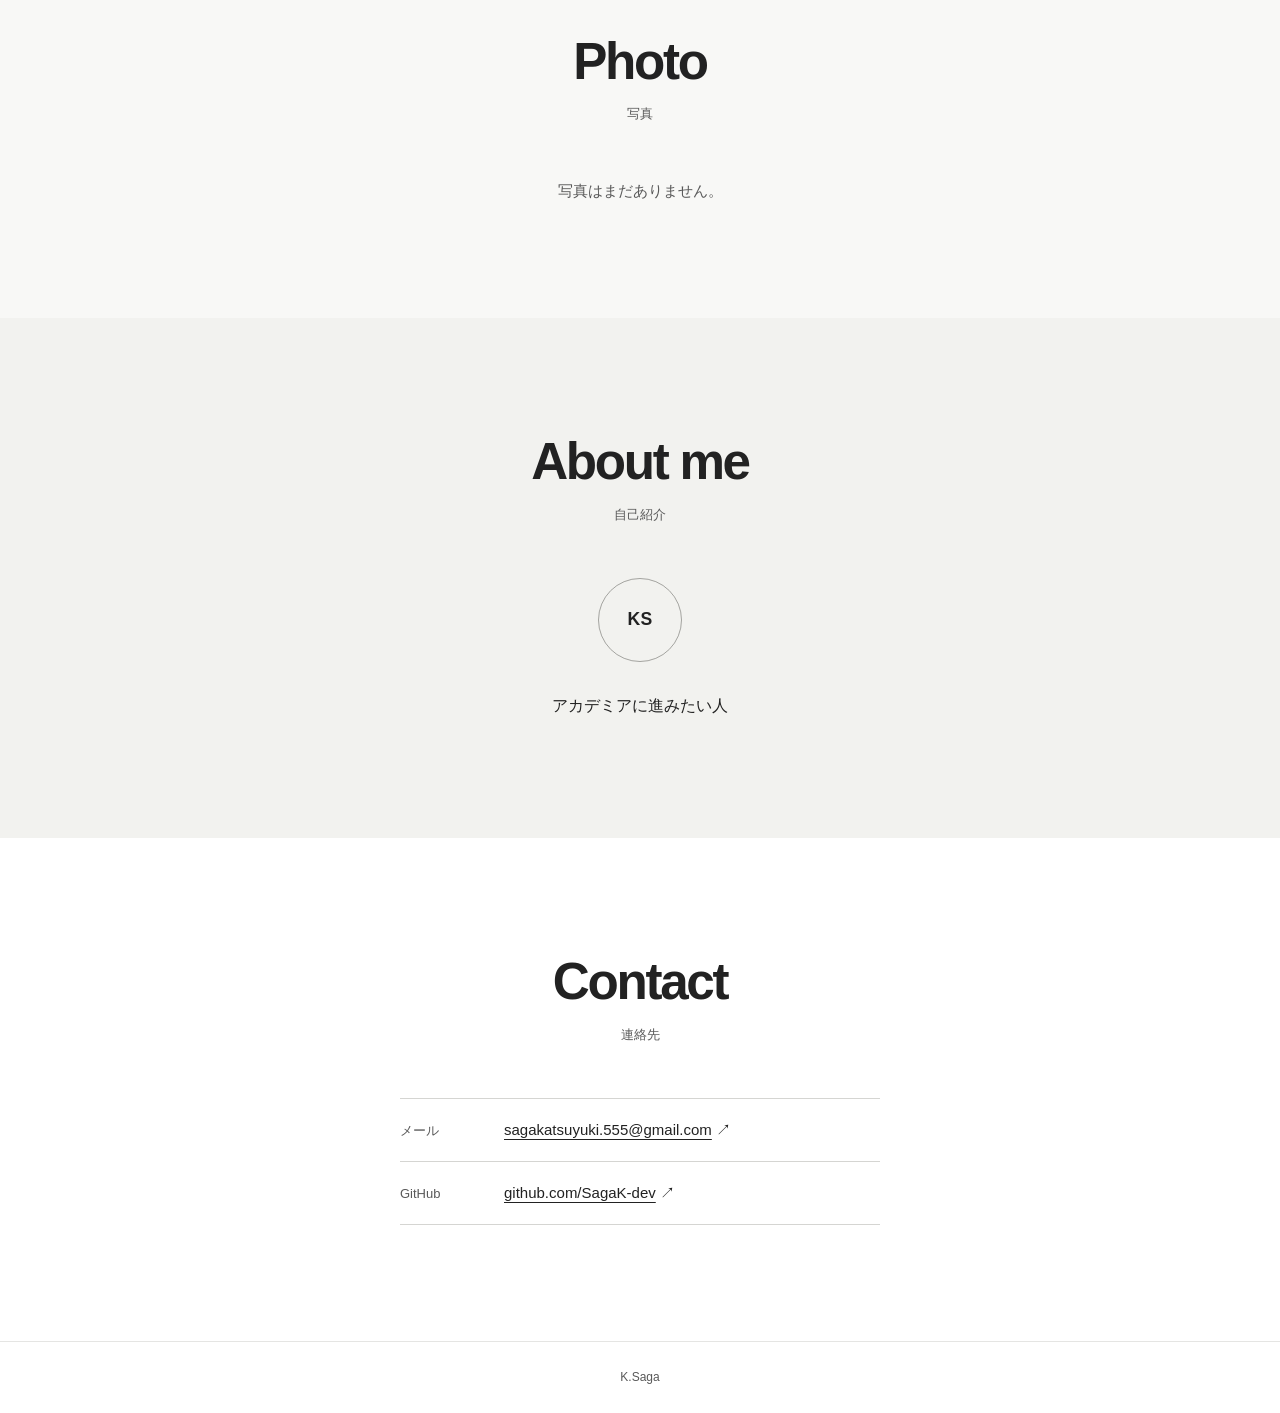
==== commit 7ad833ad: "Use requested photo navigation label" ====
--- a/index.html
+++ b/index.html
@@ -19,7 +19,7 @@
       <nav aria-label="ページ内ナビゲーション">
         <ul class="nav-list">
           <li id="nav-projects"><a href="#projects">制作物 | <span lang="en">Works</span></a></li>
-          <li id="nav-photos"><a href="#photos">写真 | <span lang="en">Photo</span></a></li>
+          <li id="nav-photos"><a href="#photos">写真 | <span lang="en">photo</span></a></li>
           <li id="nav-about"><a href="#about">自己紹介 | <span lang="en">About</span></a></li>
           <li id="nav-contact"><a href="#contact">連絡先 | <span lang="en">Contact</span></a></li>
         </ul>
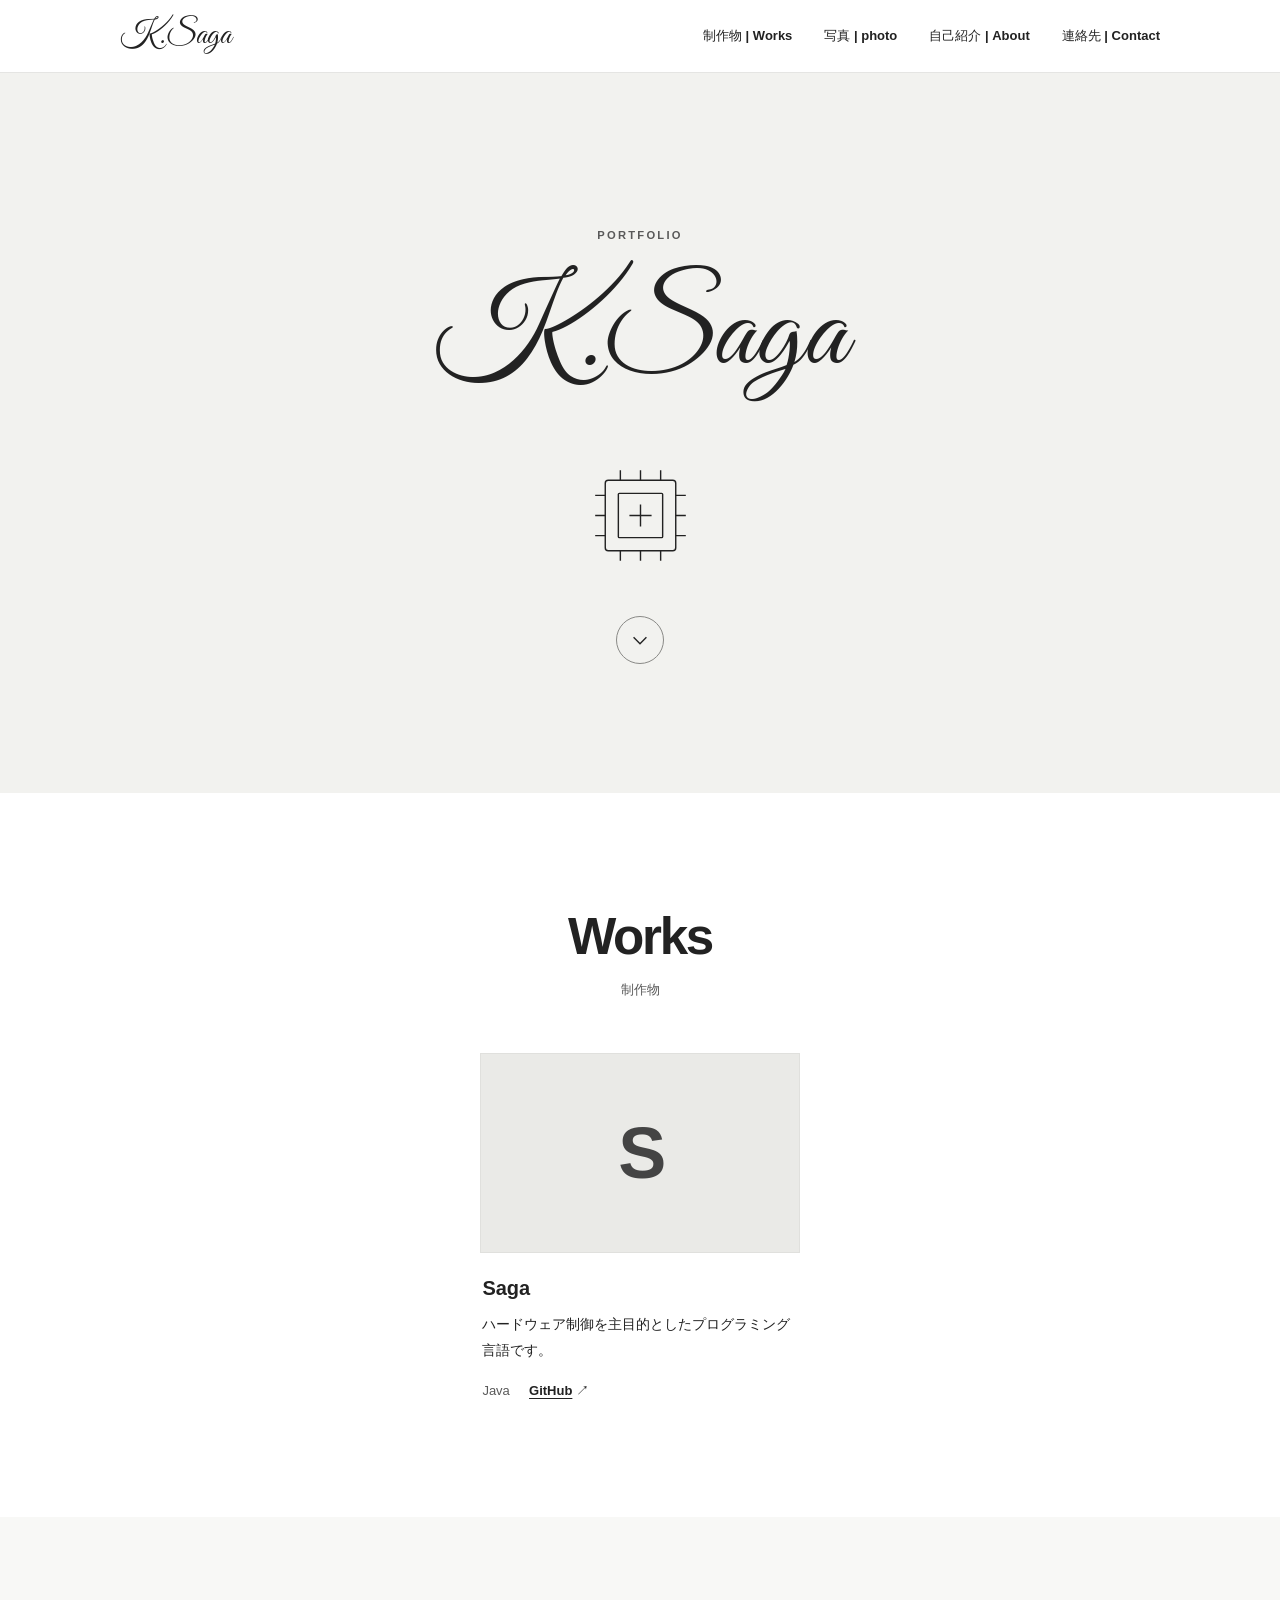
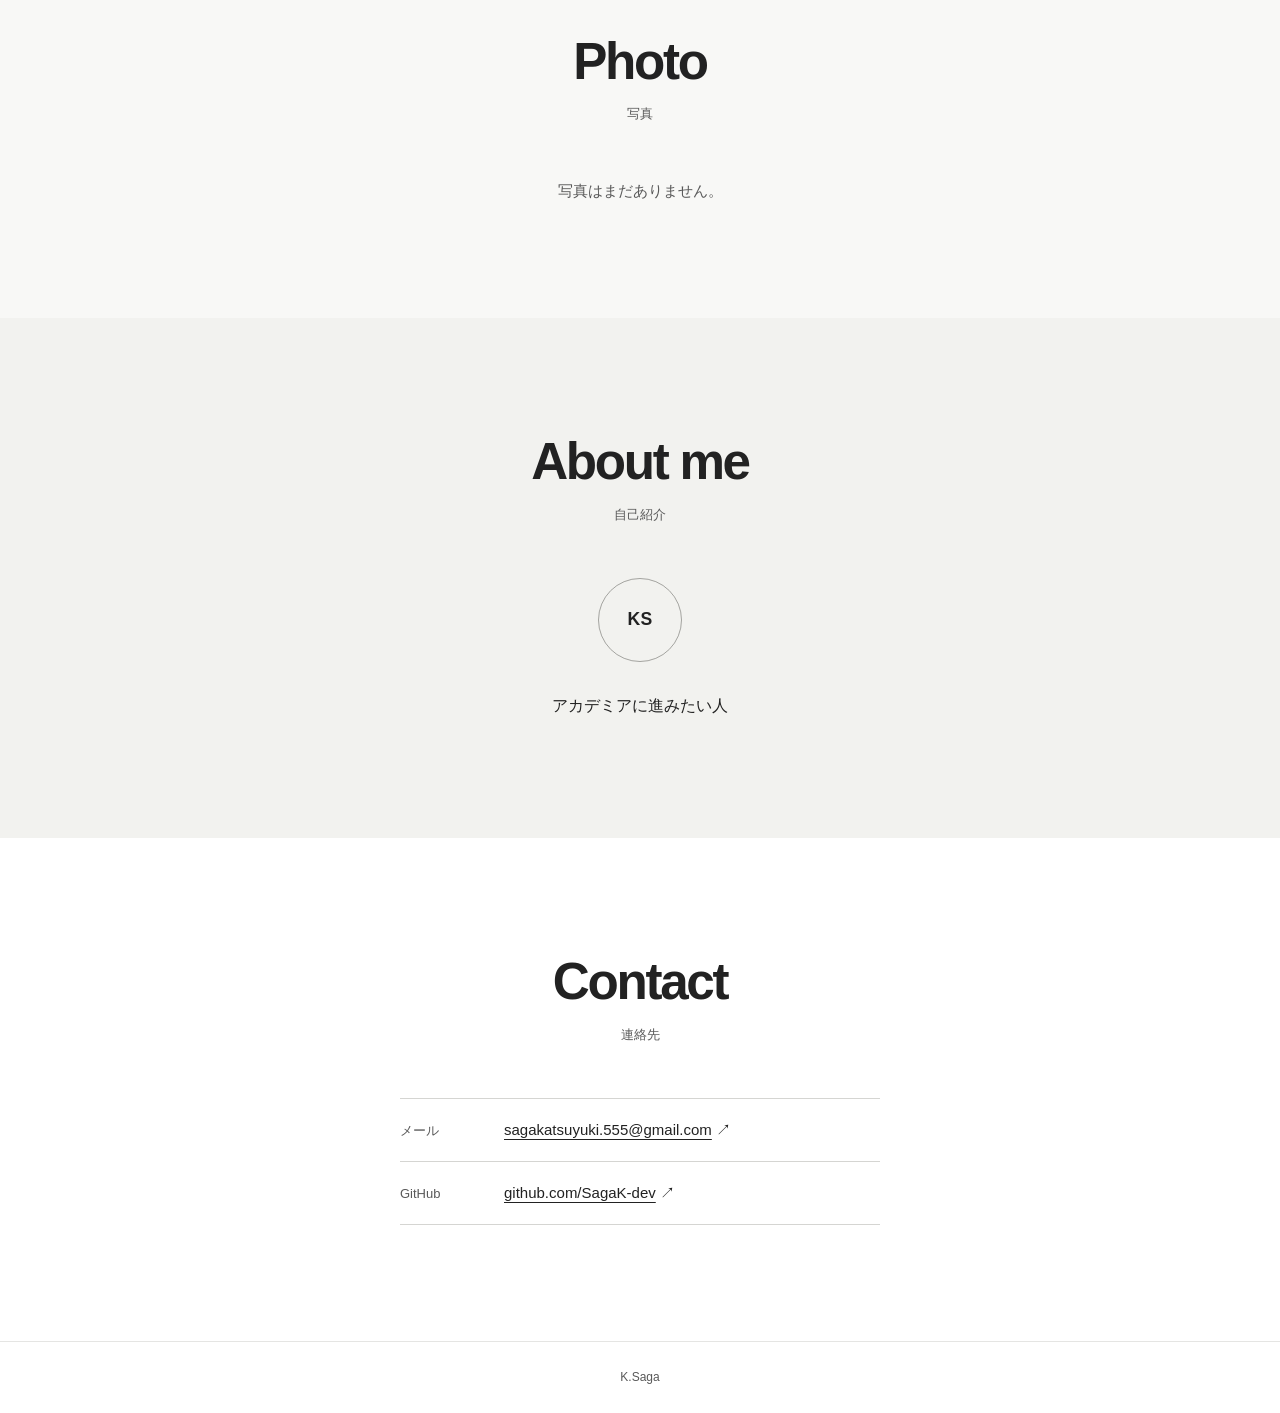
==== commit d1356dd0: "Make PNG photo uploads easier" ====
--- a/index.html
+++ b/index.html
@@ -8,6 +8,7 @@
   <title>ポートフォリオ</title>
   <link rel="stylesheet" href="./style.css">
   <script src="./site-data.js" defer></script>
+  <script src="./photos/gallery.js" defer></script>
   <script src="./script.js" defer></script>
 </head>
 <body>
--- a/style.css
+++ b/style.css
@@ -36,7 +36,7 @@
 
 .site-header { position: sticky; z-index: 10; top: 0; background: var(--paper); border-bottom: 1px solid #e5e5e3; }
 .header-inner { min-height: 72px; display: flex; align-items: center; justify-content: space-between; gap: 2rem; }
-.site-name { font-family: "Segoe Script", "Apple Chancery", "Snell Roundhand", "URW Chancery L", "Z003", cursive; font-size: 1.5rem; font-weight: 500; line-height: 1.25; letter-spacing: 0; text-decoration: none; overflow-wrap: anywhere; }
+.site-name { font-family: "Great Vibes", cursive; font-size: 2rem; font-weight: 400; line-height: 1.25; letter-spacing: 0; text-decoration: none; overflow-wrap: anywhere; }
 .nav-list { display: flex; align-items: center; flex-wrap: wrap; gap: .25rem 2rem; margin: 0; padding: 0; list-style: none; }
 .nav-list a { display: inline-block; padding: .65rem 0; font-size: .8125rem; font-weight: 600; text-decoration: none; white-space: nowrap; }
 .nav-list a:hover { text-decoration: underline; }
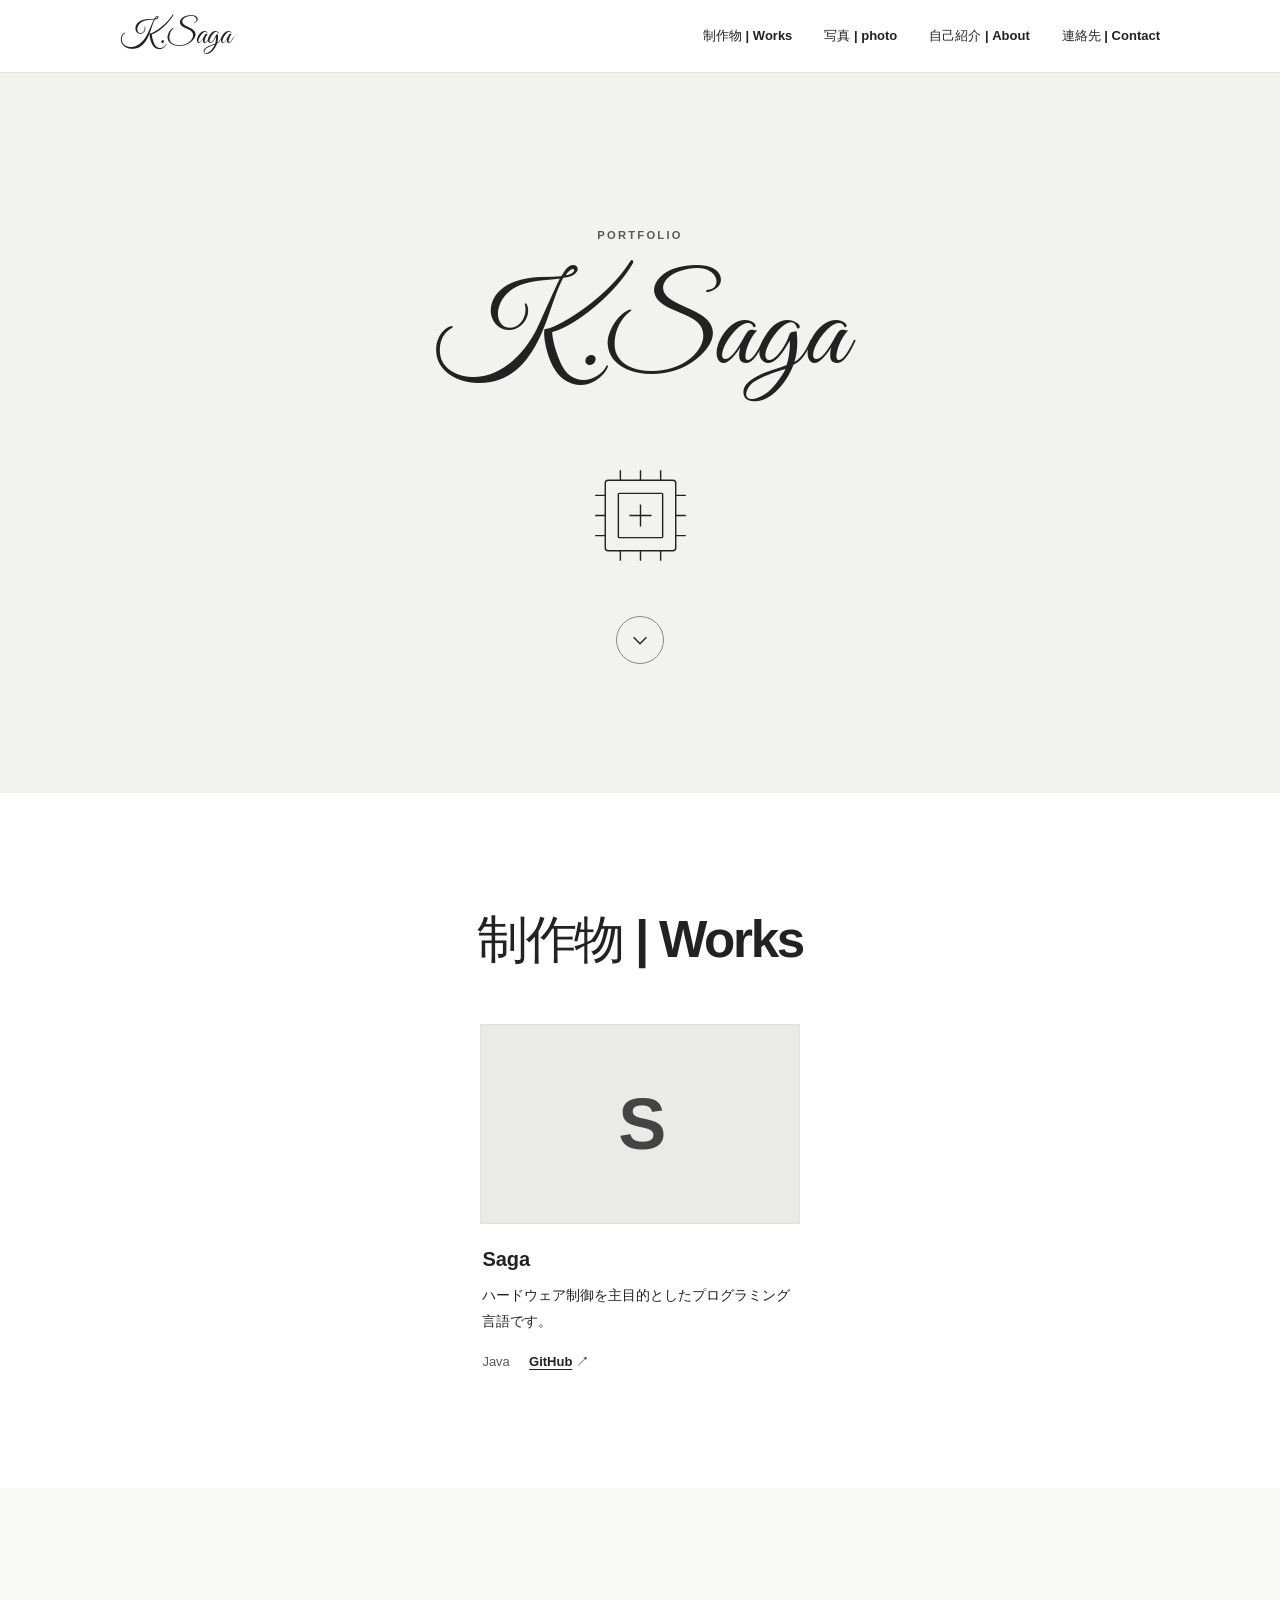
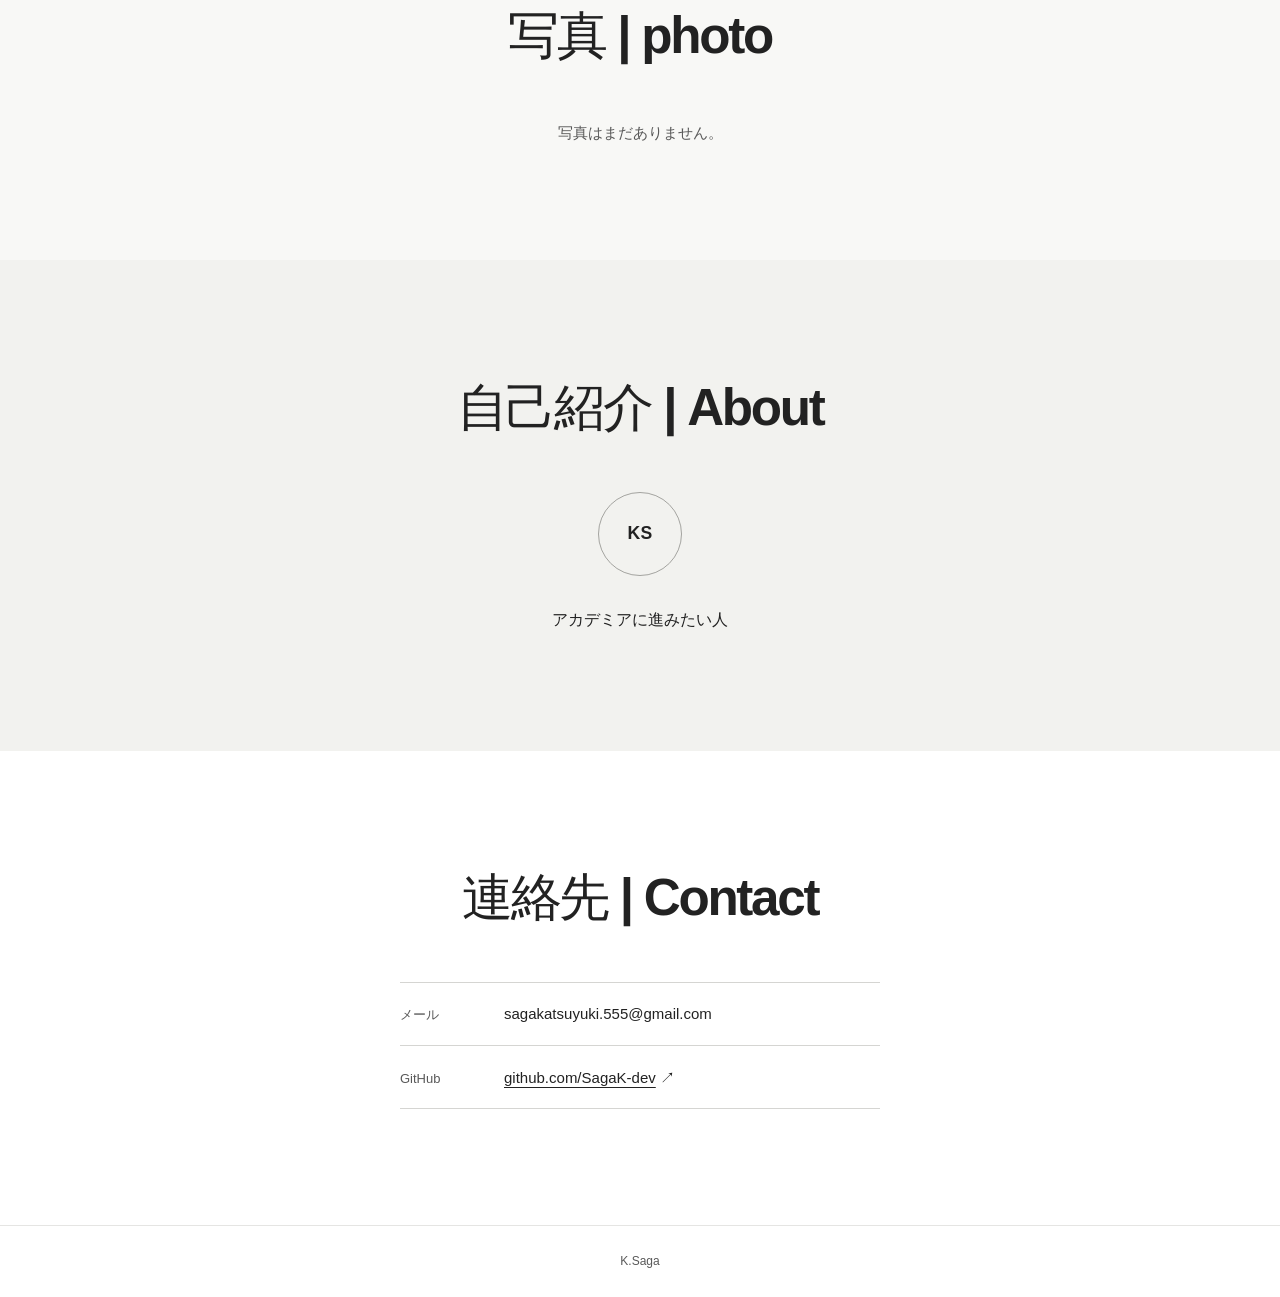
==== commit 9451349d: "Use bilingual section headings" ====
--- a/index.html
+++ b/index.html
@@ -50,14 +50,14 @@
 
     <section class="section works-section" id="projects" aria-labelledby="projects-title" hidden>
       <div class="container">
-        <div class="section-heading"><h2 id="projects-title">Works</h2><p>制作物</p></div>
+        <div class="section-heading"><h2 id="projects-title">制作物 | <span lang="en">Works</span></h2></div>
         <div class="project-list" id="project-list"></div>
       </div>
     </section>
 
     <section class="section photos-section" id="photos" aria-labelledby="photos-title">
       <div class="container">
-        <div class="section-heading"><h2 id="photos-title">Photo</h2><p>写真</p></div>
+        <div class="section-heading"><h2 id="photos-title">写真 | <span lang="en">photo</span></h2></div>
         <div class="photo-list" id="photo-list"></div>
         <p class="photo-empty" id="photo-empty">写真はまだありません。</p>
       </div>
@@ -65,7 +65,7 @@
 
     <section class="section about-section" id="about" aria-labelledby="about-title" hidden>
       <div class="container narrow">
-        <div class="section-heading"><h2 id="about-title">About me</h2><p>自己紹介</p></div>
+        <div class="section-heading"><h2 id="about-title">自己紹介 | <span lang="en">About</span></h2></div>
         <div class="profile-mark" id="profile-mark" aria-hidden="true"></div>
         <p class="about-text" id="about-text" hidden></p>
         <ul class="skill-list" id="skill-list" aria-label="スキル" hidden></ul>
@@ -74,7 +74,7 @@
 
     <section class="section contact-section" id="contact" aria-labelledby="contact-title" hidden>
       <div class="container narrow">
-        <div class="section-heading"><h2 id="contact-title">Contact</h2><p>連絡先</p></div>
+        <div class="section-heading"><h2 id="contact-title">連絡先 | <span lang="en">Contact</span></h2></div>
         <ul class="contact-list" id="contact-list"></ul>
       </div>
     </section>
--- a/style.css
+++ b/style.css
@@ -53,8 +53,7 @@
 
 .section { padding: clamp(5rem, 9vw, 7.5rem) 0; scroll-margin-top: 5rem; }
 .section-heading { margin-bottom: 3.25rem; text-align: center; }
-.section-heading h2 { margin: 0; font-size: clamp(2.2rem, 4vw, 3.25rem); line-height: 1.15; letter-spacing: -.045em; }
-.section-heading p { margin: .75rem 0 0; color: var(--muted); font-size: .8125rem; }
+.section-heading h2 { margin: 0; font-size: clamp(2.2rem, 4vw, 3.25rem); line-height: 1.25; letter-spacing: -.045em; overflow-wrap: anywhere; }
 .works-section, .contact-section { background: var(--paper); }
 .project-list { display: flex; justify-content: center; flex-wrap: wrap; gap: 2.75rem 1.8rem; }
 .project { min-width: 0; flex: 0 1 320px; }
@@ -89,7 +88,7 @@
 .contact-list li { display: grid; grid-template-columns: 5.5rem minmax(0, 1fr); align-items: baseline; gap: 1rem; padding: 1.15rem 0; border-bottom: 1px solid var(--line); }
 .contact-list li:first-child { border-top: 1px solid var(--line); }
 .contact-label { color: var(--muted); font-size: .8125rem; }
-.contact-list a { font-size: .9375rem; overflow-wrap: anywhere; }
+.contact-list a, .contact-value { font-size: .9375rem; overflow-wrap: anywhere; }
 .site-footer { border-top: 1px solid #e5e5e3; }
 .footer-inner { padding: 1.6rem 0; color: var(--muted); font-size: .75rem; text-align: center; }
 .notice { padding: 1rem; border: 1px solid var(--line); }
@@ -118,4 +117,5 @@
   .header-inner { align-items: flex-start; flex-direction: column; gap: .2rem; }
   .nav-list { display: grid; grid-template-columns: repeat(2, max-content); gap: 0 1rem; }
   .nav-list a { padding: .4rem 0; letter-spacing: -.015em; }
+  .section-heading h2 { font-size: clamp(1.75rem, 7vw, 2.2rem); }
 }
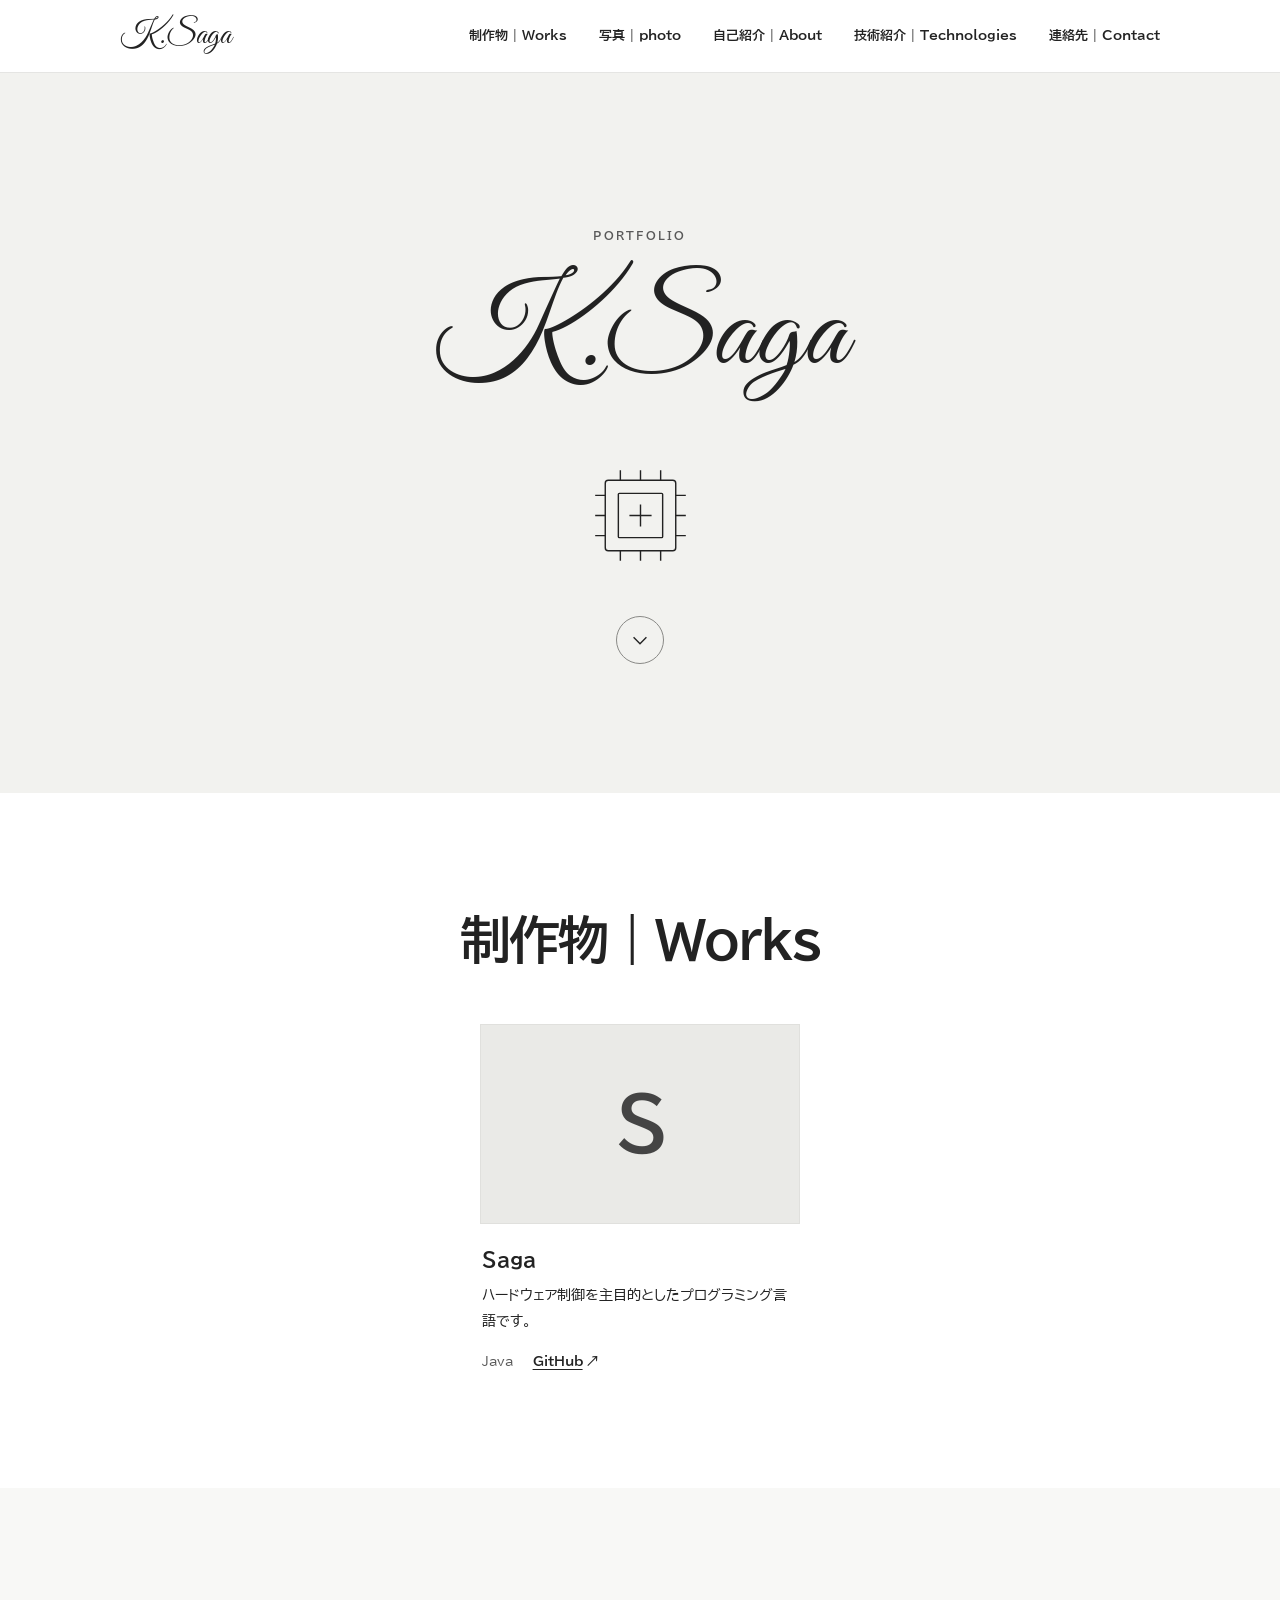
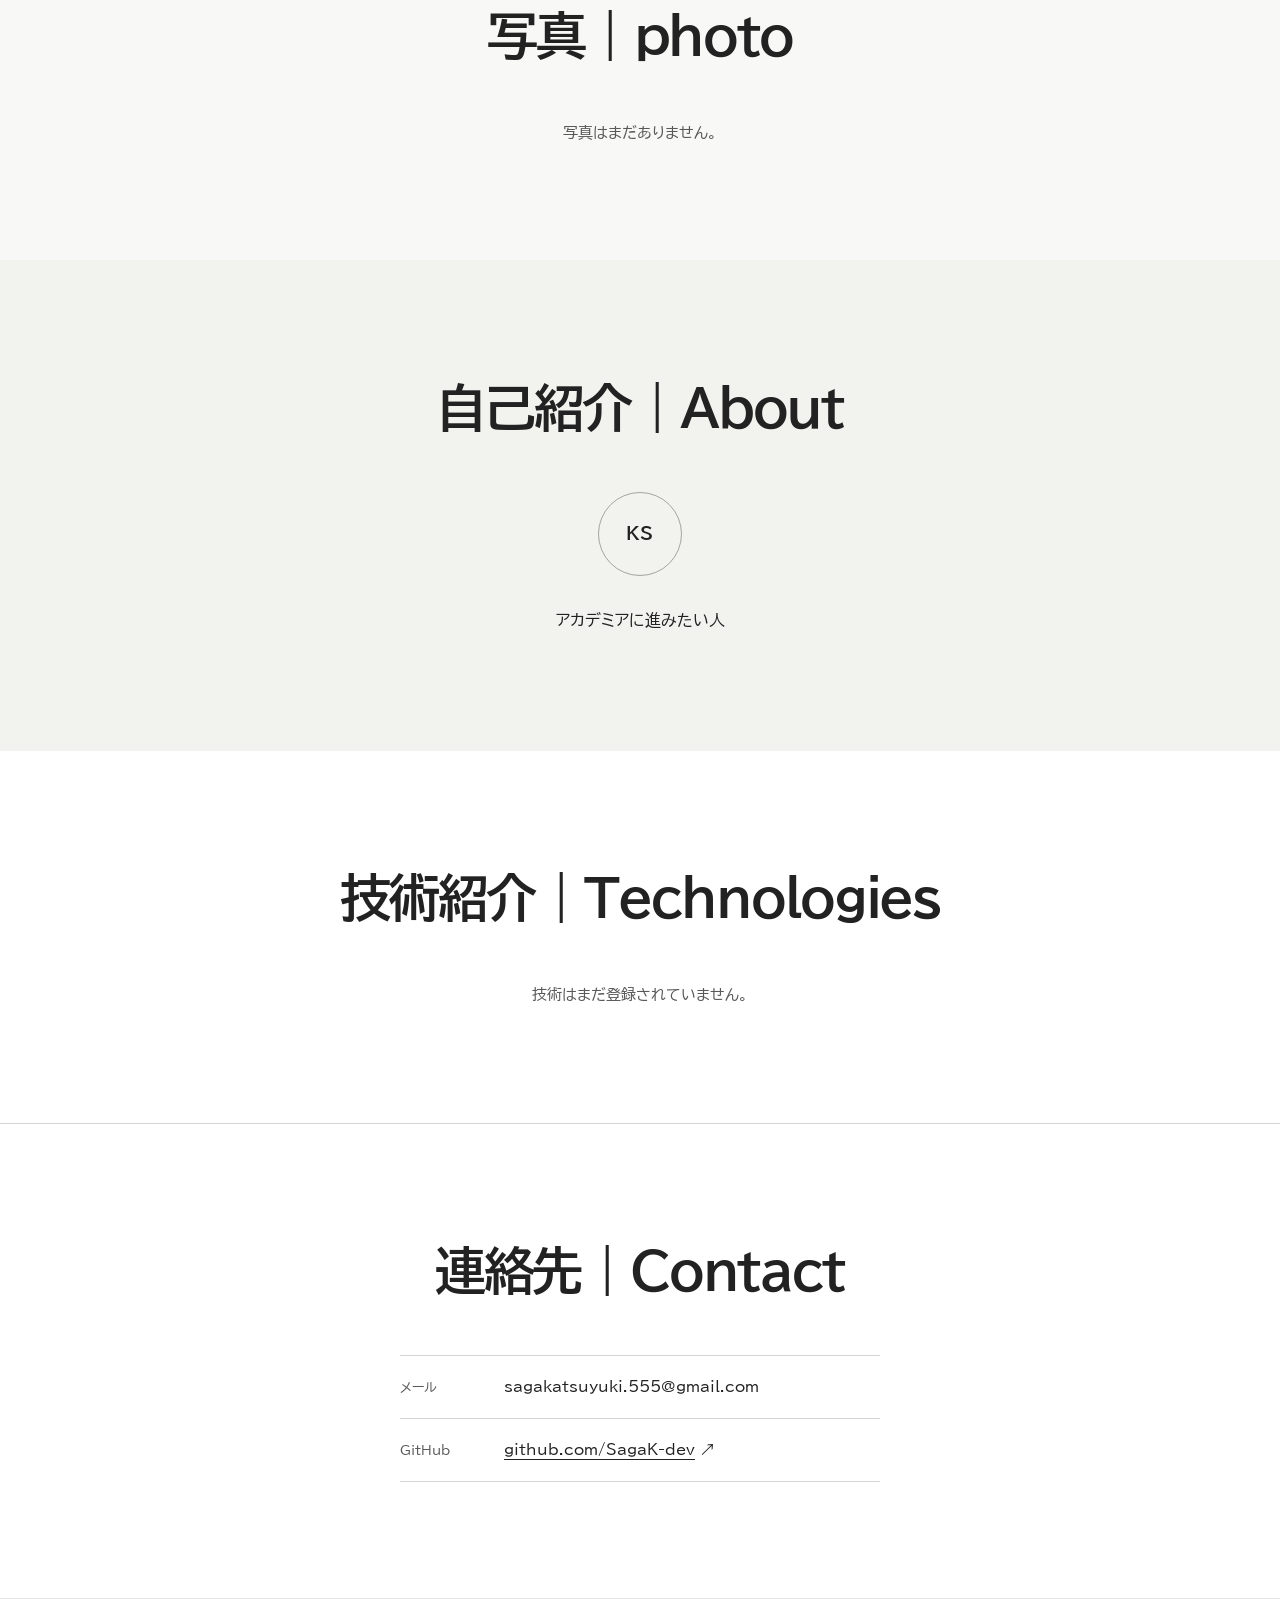
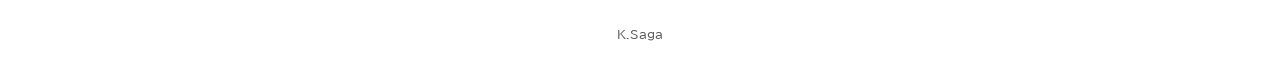
==== commit ea6b7599: "Add editable technology introduction section" ====
--- a/index.html
+++ b/index.html
@@ -6,9 +6,11 @@
   <meta name="description" content="制作物と自己紹介を掲載するポートフォリオです。">
   <meta name="color-scheme" content="light">
   <title>ポートフォリオ</title>
+  <link rel="stylesheet" href="https://fonts.googleapis.com/css2?family=BIZ+UDPGothic:wght@400;700&amp;display=swap">
   <link rel="stylesheet" href="./style.css">
   <script src="./site-data.js" defer></script>
   <script src="./photos/gallery.js" defer></script>
+  <script src="./technologies/technologies.js" defer></script>
   <script src="./script.js" defer></script>
 </head>
 <body>
@@ -22,6 +24,7 @@
           <li id="nav-projects"><a href="#projects">制作物 | <span lang="en">Works</span></a></li>
           <li id="nav-photos"><a href="#photos">写真 | <span lang="en">photo</span></a></li>
           <li id="nav-about"><a href="#about">自己紹介 | <span lang="en">About</span></a></li>
+          <li id="nav-technologies"><a href="#technologies">技術紹介 | <span lang="en">Technologies</span></a></li>
           <li id="nav-contact"><a href="#contact">連絡先 | <span lang="en">Contact</span></a></li>
         </ul>
       </nav>
@@ -72,6 +75,14 @@
       </div>
     </section>
 
+    <section class="section technologies-section" id="technologies" aria-labelledby="technologies-title">
+      <div class="container narrow">
+        <div class="section-heading"><h2 id="technologies-title">技術紹介 | <span lang="en">Technologies</span></h2></div>
+        <ul class="technology-entries" id="technology-entries"></ul>
+        <p class="technology-empty" id="technology-empty">技術はまだ登録されていません。</p>
+      </div>
+    </section>
+
     <section class="section contact-section" id="contact" aria-labelledby="contact-title" hidden>
       <div class="container narrow">
         <div class="section-heading"><h2 id="contact-title">連絡先 | <span lang="en">Contact</span></h2></div>
@@ -83,3 +94,4 @@
   <footer class="site-footer"><div class="container footer-inner"><span id="footer-name">ポートフォリオ</span></div></footer>
 </body>
 </html>
+
--- a/style.css
+++ b/style.css
@@ -14,7 +14,7 @@
   --surface: #f2f2ef;
   --paper: #fff;
   --width: 1040px;
-  font-family: -apple-system, BlinkMacSystemFont, "Segoe UI", "Hiragino Kaku Gothic ProN", "Yu Gothic", Meiryo, sans-serif;
+  font-family: "BIZ UDPGothic", "BIZ UDゴシック", sans-serif;
   font-synthesis: none;
   color: var(--ink);
   background: var(--paper);
@@ -84,6 +84,14 @@
 .skill-list { justify-content: center; margin-top: 1.5rem; }
 .about-text[hidden] + .skill-list { margin-top: 0; }
 
+.technologies-section { background: var(--paper); border-bottom: 1px solid var(--line); }
+.technology-entries { display: grid; gap: 0; margin: 0; padding: 0; list-style: none; }
+.technology-entries li { min-width: 0; padding: 1.5rem 0; border-top: 1px solid var(--line); }
+.technology-entries li:last-child { border-bottom: 1px solid var(--line); }
+.technology-entries h3 { margin: 0; font-size: 1.125rem; line-height: 1.5; overflow-wrap: anywhere; }
+.technology-entries p { margin: .6rem 0 0; color: var(--muted); font-size: .9375rem; line-height: 1.9; white-space: pre-line; overflow-wrap: anywhere; }
+.technology-empty { margin: 0; color: var(--muted); font-size: .9375rem; text-align: center; }
+
 .contact-list { max-width: 480px; margin: 0 auto; padding: 0; list-style: none; }
 .contact-list li { display: grid; grid-template-columns: 5.5rem minmax(0, 1fr); align-items: baseline; gap: 1rem; padding: 1.15rem 0; border-bottom: 1px solid var(--line); }
 .contact-list li:first-child { border-top: 1px solid var(--line); }
@@ -119,3 +127,4 @@
   .nav-list a { padding: .4rem 0; letter-spacing: -.015em; }
   .section-heading h2 { font-size: clamp(1.75rem, 7vw, 2.2rem); }
 }
+
